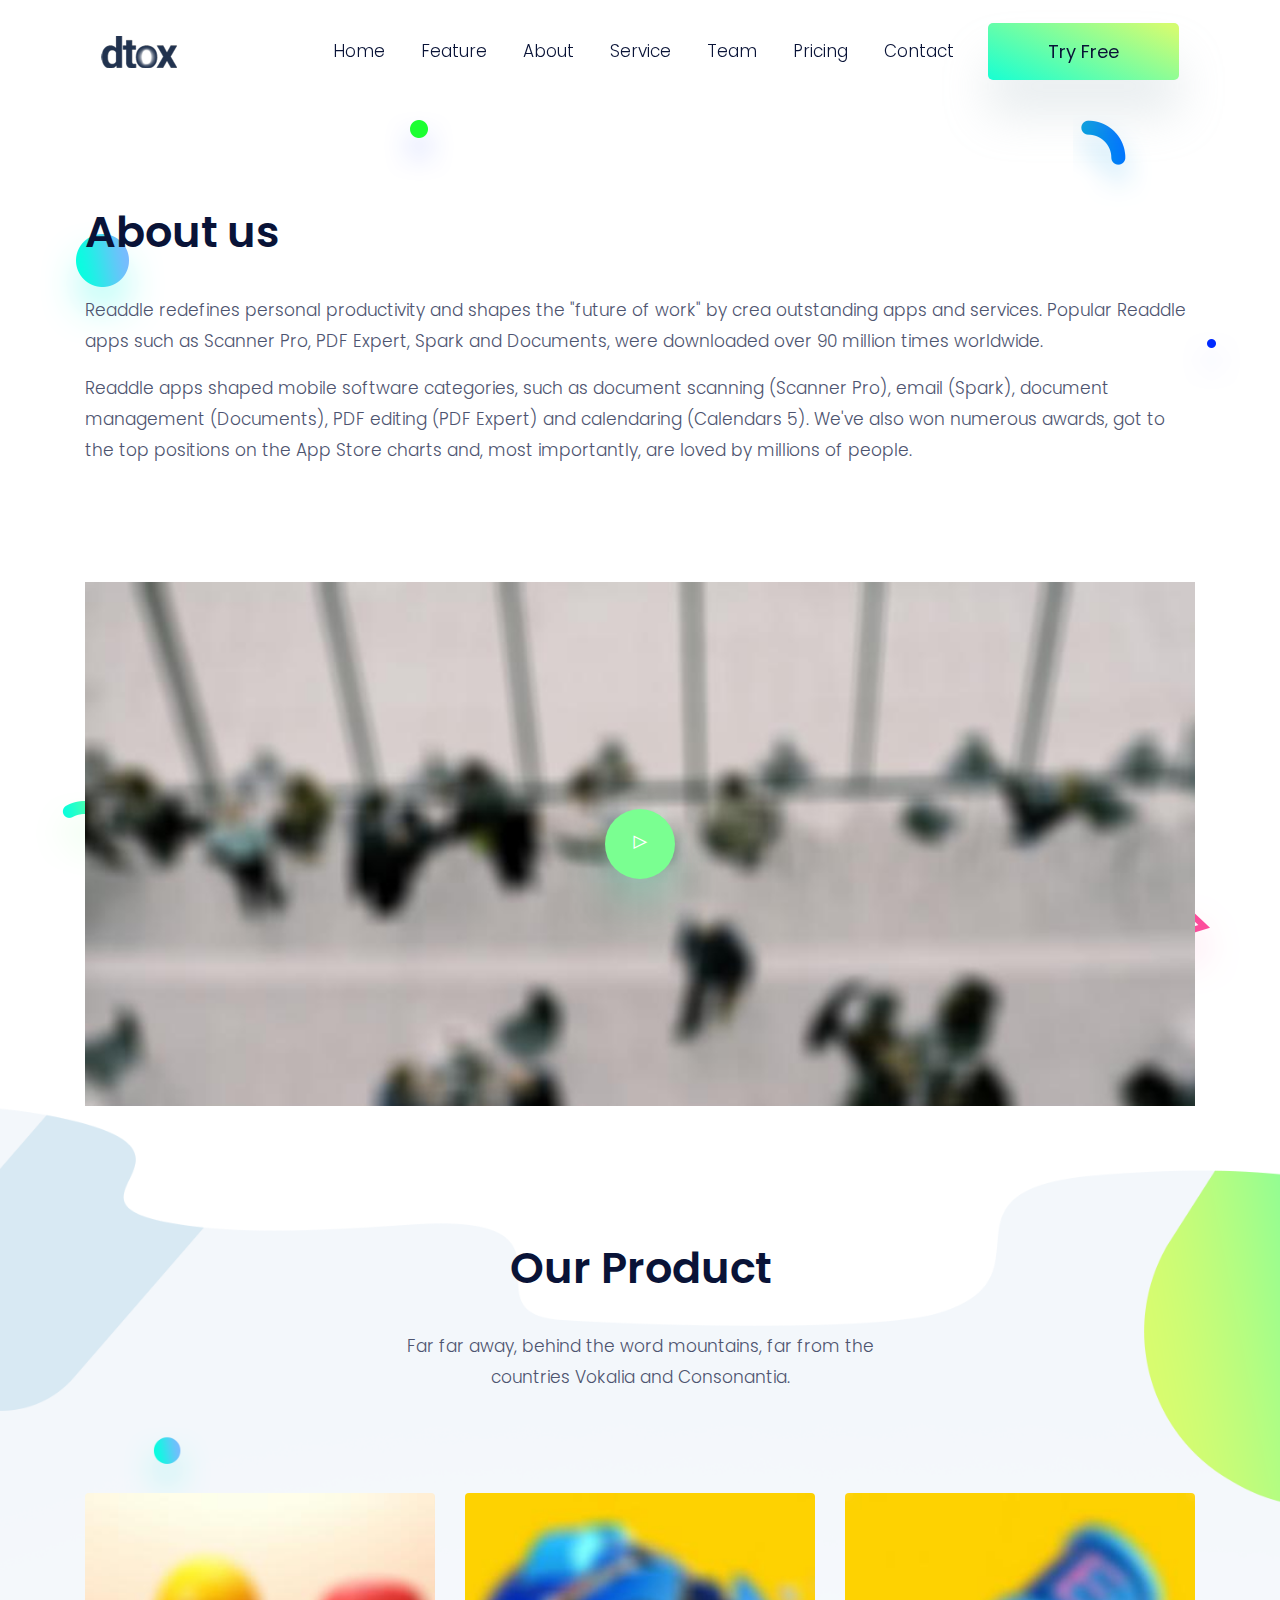
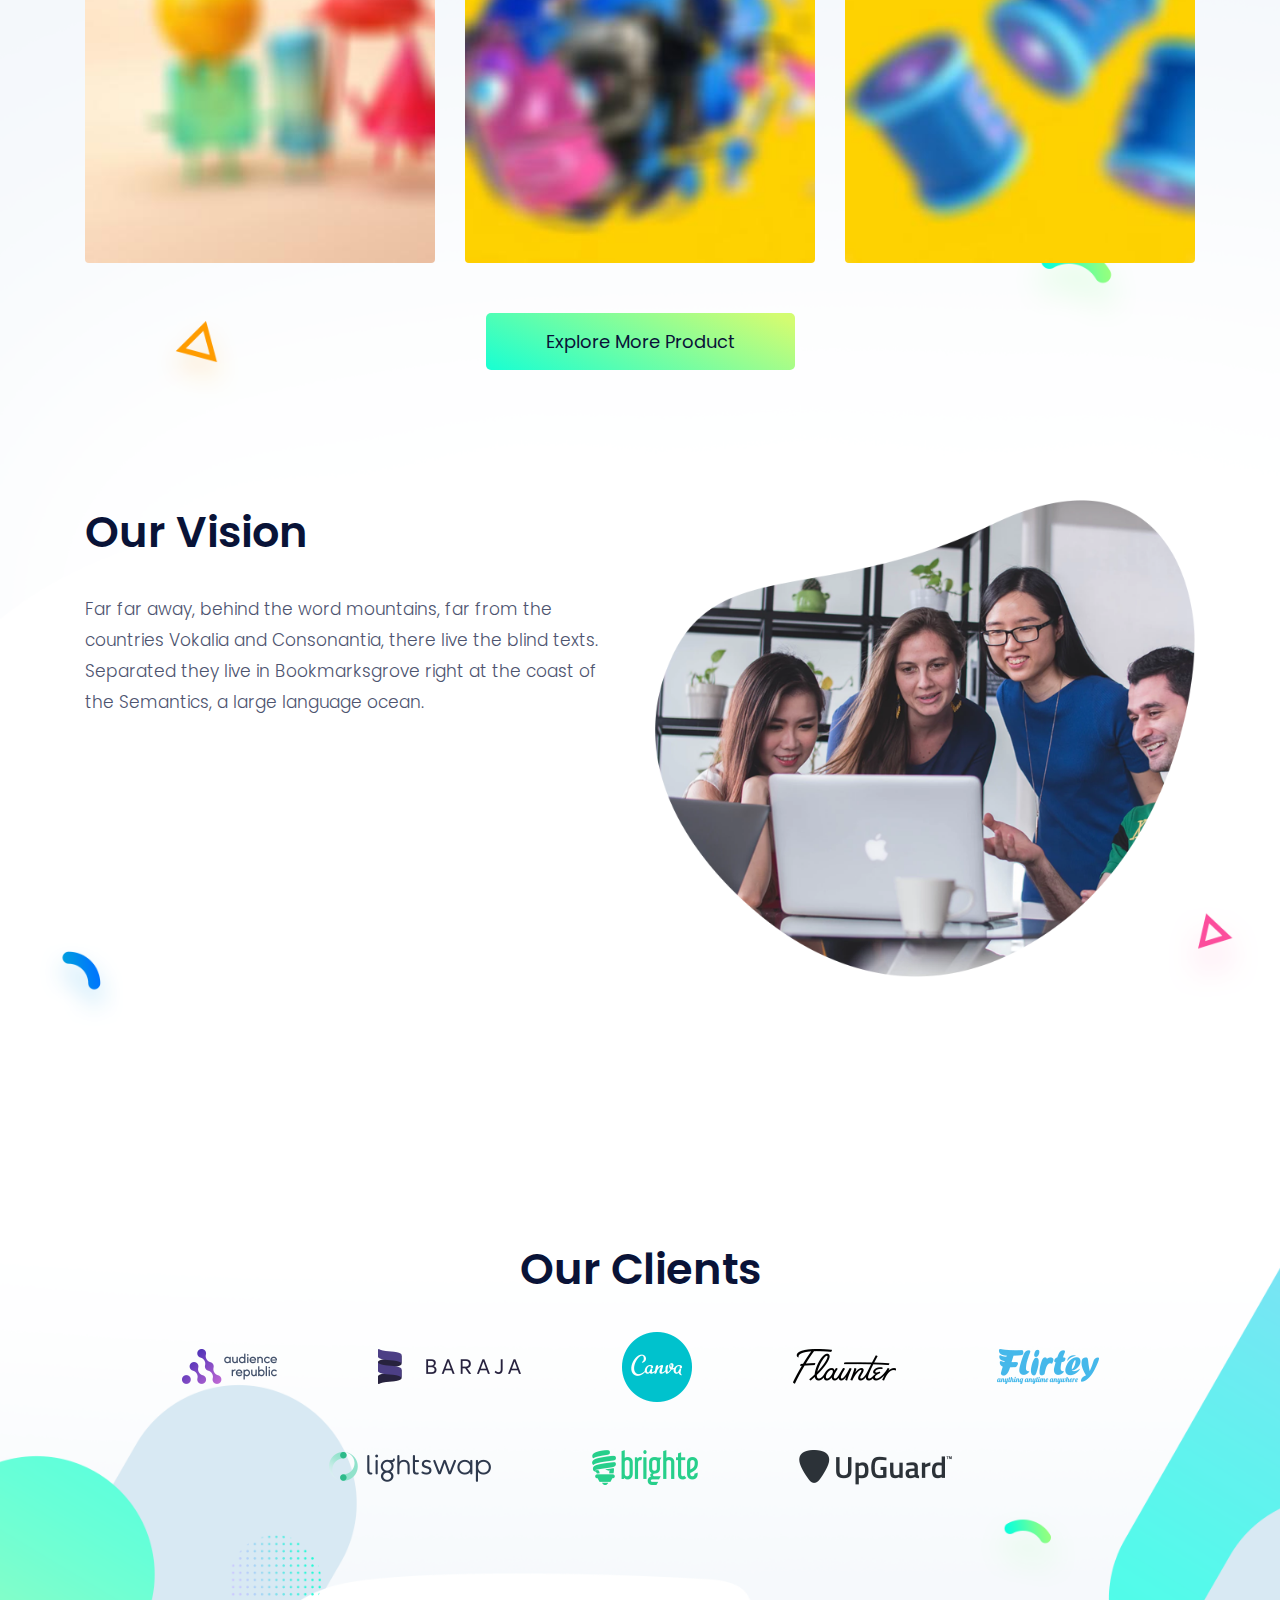
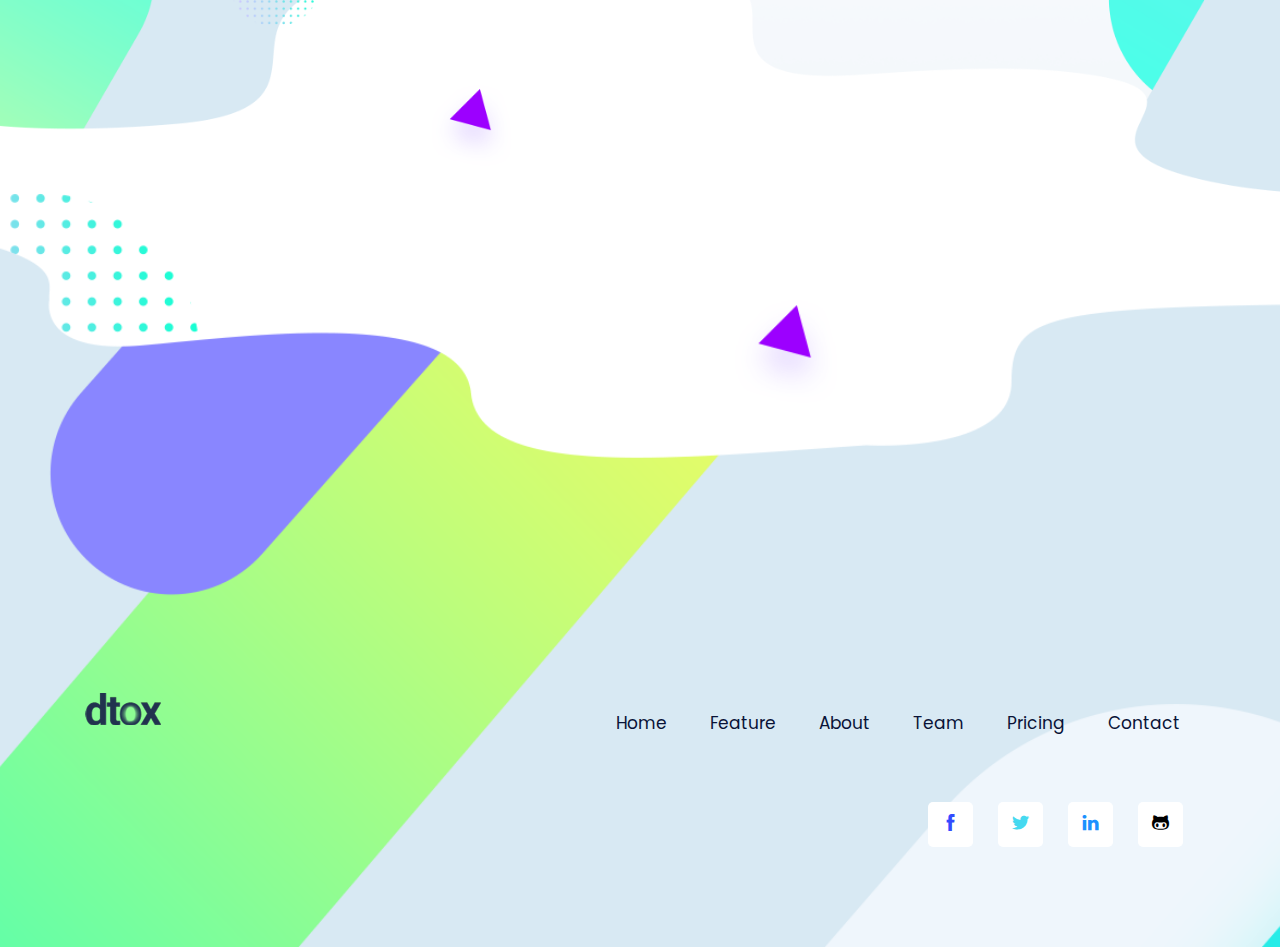
==== about.html @ 289cb2c9 "Initial commit" ====
<!DOCTYPE html>
<html lang="zxx">

<head>
  <meta charset="utf-8">
  <title>DocketGo</title>

  <!-- mobile responsive meta -->
  <meta name="viewport" content="width=device-width, initial-scale=1">
  <meta name="viewport" content="width=device-width, initial-scale=1, maximum-scale=1">
  
  <!-- ** Plugins Needed for the Project ** -->
  <!-- Bootstrap -->
  <link rel="stylesheet" href="plugins/bootstrap/bootstrap.min.css">
  <!-- themefy-icon -->
  <link rel="stylesheet" href="plugins/themify-icons/themify-icons.css">
  <!-- slick slider -->
  <link rel="stylesheet" href="plugins/slick/slick.css">
  <!-- venobox popup -->
  <link rel="stylesheet" href="plugins/Venobox/venobox.css">
  <!-- aos -->
  <link rel="stylesheet" href="plugins/aos/aos.css">

  <!-- Main Stylesheet -->
  <link href="css/style.css" rel="stylesheet">
  
  <!--Favicon-->
  <link rel="shortcut icon" href="images/favicon.ico" type="image/x-icon">
  <link rel="icon" href="images/favicon.ico" type="image/x-icon">

</head>

<body>
  

<!-- navigation -->
<section class="fixed-top navigation">
  <div class="container">
    <nav class="navbar navbar-expand-lg navbar-light">
      <a class="navbar-brand" href="index.html"><img src="images/logo.png" alt="logo"></a>
      <button class="navbar-toggler border-0" type="button" data-toggle="collapse" data-target="#navbar" aria-controls="navbar"
        aria-expanded="false" aria-label="Toggle navigation">
        <span class="navbar-toggler-icon"></span>
      </button>
      <!-- navbar -->
      <div class="collapse navbar-collapse text-center" id="navbar">
        <ul class="navbar-nav ml-auto">
          <li class="nav-item">
            <a class="nav-link" href="index.html">Home</a>
          </li>
          <li class="nav-item">
            <a class="nav-link page-scroll" href="index.html#feature">Feature</a>
          </li>
          <li class="nav-item">
            <a class="nav-link" href="about.html">About</a>
          </li>
          <li class="nav-item">
            <a class="nav-link" href="service.html">Service</a>
          </li>
          <li class="nav-item">
            <a class="nav-link page-scroll" href="index.html#team">Team</a>
          </li>
          <li class="nav-item">
            <a class="nav-link page-scroll" href="index.html#pricing">Pricing</a>
          </li>
          <li class="nav-item">
            <a class="nav-link" href="contact.html">Contact</a>
          </li>
        </ul>
        <a href="#" class="btn btn-primary ml-lg-3 primary-shadow">Try Free</a>
      </div>
    </nav>
  </div>
</section>
<!-- /navigation -->

<!-- about us -->
<section class="section-lg about pb-0">
  <div class="container">
    <div class="row">
      <div class="col-lg-12">
        <h2 class="section-title">About us</h2>
      </div>
      <div class="col-lg-12 mb-100">
        <p>Readdle redefines personal productivity and shapes the "future of work" by crea
          outstanding apps and services. Popular Readdle apps such as Scanner Pro, PDF
          Expert, Spark and Documents, were downloaded over 90 million times worldwide.</p>
        <p>Readdle apps shaped mobile software categories, such as document scanning
          (Scanner Pro), email (Spark), document management (Documents), PDF editing
          (PDF Expert) and calendaring (Calendars 5). We've also won numerous awards,
          got to the top positions on the App Store charts and, most importantly, are loved
          by millions of people.</p>
      </div>
      <div class="col-lg-12">
        <!-- about video -->
        <div class="about-video">
          <img class="img-fluid w-100" src="images/about/video-thumb.jpg" alt="video-thumb">
          <a class="venobox play-btn" href="https://www.youtube.com/embed/2yoYxetUrWQ" data-vbtype="iframe"><i class="ti-control-play"></i></a>
        </div>
      </div>
    </div>
  </div>
  <!-- background shapes -->
  <img src="images/background-shape/green-dot.png" alt="background-shape" class="about-bg-1 up-down-animation">
  <img src="images/background-shape/blue-dot.png" alt="background-shape" class="about-bg-2 left-right-animation">
  <img src="images/background-shape/green-half-cycle.png" alt="background-shape" class="about-bg-3 up-down-animation">
  <img src="images/background-shape/seo-ball-1.png" alt="background-shape" class="about-bg-4 left-right-animation">
  <img src="images/background-shape/team-bg-triangle.png" alt="background-shape" class="about-bg-5 up-down-animation">
  <img src="images/background-shape/service-half-cycle.png" alt="background-shape" class="about-bg-6 left-right-animation">
</section>
<!-- /about us -->

<!-- product -->
<section class="section product" style="background-image: url(images/backgrounds/about-bg.png);">
  <div class="container">
    <div class="row justify-content-center">
      <div class="col-lg-12 text-center">
        <h2 class="section-title">Our Product</h2>
        <p class="mb-100">Far far away, behind the word mountains, far from the <br> countries Vokalia and Consonantia.</p>
      </div>
      <div class="col-md-4 col-sm-6 mb-50">
        <a href="#"><img src="images/product/product-1.jpg" alt="product-img" class="rounded w-100 img-fluid"></a>
      </div>
      <div class="col-md-4 col-sm-6 mb-50">
        <a href="#"><img src="images/product/product-2.jpg" alt="product-img" class="rounded w-100 img-fluid"></a>
      </div>
      <div class="col-md-4 col-sm-6 mb-50">
        <a href="#"><img src="images/product/product-3.jpg" alt="product-img" class="rounded w-100 img-fluid"></a>
      </div>
      <div class="col-12 text-center">
        <a href="#" class="btn btn-primary">Explore More Product</a>
      </div>
    </div>
  </div>

  <!-- our vision -->
<section class="section">
  <div class="container">
    <div class="row">
      <div class="col-md-6">
        <h2 class="section-title">Our Vision</h2>
        <p>Far far away, behind the word mountains,
          far from the countries Vokalia and Consonantia,
          there live the blind texts. Separated they
          live in Bookmarksgrove right at the coast of the
          Semantics, a large language ocean.</p>
      </div>
      <div class="col-md-6">
        <img src="images/about/vision.png" alt="vision" class="img-fluid w-100">
      </div>
    </div>
  </div>
</section>
<!-- /our vision -->

<!-- clients -->
<section class="section">
  <div class="container">
    <div class="row">
      <div class="col-lg-12 text-center">
        <h2 class="section-title">Our Clients</h2>
        <ul class="list-inline text-center">
          <li class="list-inline-item mx-5 mb-5"><a href="#"><img src="images/clients-logo/client-1.png" alt="clients-logo" class="img-fluid"></a></li>
          <li class="list-inline-item mx-5 mb-5"><a href="#"><img src="images/clients-logo/client-2.png" alt="clients-logo" class="img-fluid"></a></li>
          <li class="list-inline-item mx-5 mb-5"><a href="#"><img src="images/clients-logo/client-3.png" alt="clients-logo" class="img-fluid"></a></li>
          <li class="list-inline-item mx-5 mb-5"><a href="#"><img src="images/clients-logo/client-4.png" alt="clients-logo" class="img-fluid"></a></li>
          <li class="list-inline-item mx-5 mb-5"><a href="#"><img src="images/clients-logo/client-5.png" alt="clients-logo" class="img-fluid"></a></li>
          <li class="list-inline-item mx-5 mb-5"><a href="#"><img src="images/clients-logo/client-6.png" alt="clients-logo" class="img-fluid"></a></li>
          <li class="list-inline-item mx-5 mb-5"><a href="#"><img src="images/clients-logo/client-7.png" alt="clients-logo" class="img-fluid"></a></li>
          <li class="list-inline-item mx-5 mb-5"><a href="#"><img src="images/clients-logo/client-8.png" alt="clients-logo" class="img-fluid"></a></li>
        </ul>
      </div>
    </div>
  </div>
</section>
<!-- /clients -->
</section>
<!-- /product -->



<!-- footer -->
<footer class="footer-section footer" style="background-image: url(images/backgrounds/footer-bg.png);">
  <div class="container">
    <div class="row">
      <div class="col-lg-4 text-center text-lg-left mb-4 mb-lg-0">
        <!-- logo -->
        <a href="index.html">
          <img class="img-fluid" src="images/logo.png" alt="logo">
        </a>
      </div>
      <!-- footer menu -->
      <nav class="col-lg-8 align-self-center mb-5">
        <ul class="list-inline text-lg-right text-center footer-menu">
          <li class="list-inline-item active"><a href="index.html">Home</a></li>
          <li class="list-inline-item"><a class="page-scroll" href="#feature">Feature</a></li>
          <li class="list-inline-item"><a href="about.html">About</a></li>
          <li class="list-inline-item"><a class="page-scroll" href="#team">Team</a></li>
          <li class="list-inline-item"><a class="page-scroll" href="#pricing">Pricing</a></li>
          <li class="list-inline-item"><a href="contact.html">Contact</a></li>
        </ul>
      </nav>
      <!-- footer social icon -->
      <nav class="col-12">
        <ul class="list-inline text-lg-right text-center social-icon">
          <li class="list-inline-item">
            <a class="facebook" href="#"><i class="ti-facebook"></i></a>
          </li>
          <li class="list-inline-item">
            <a class="twitter" href="#"><i class="ti-twitter-alt"></i></a>
          </li>
          <li class="list-inline-item">
            <a class="linkedin" href="#"><i class="ti-linkedin"></i></a>
          </li>
          <li class="list-inline-item">
            <a class="black" href="#"><i class="ti-github"></i></a>
          </li>
        </ul>
      </nav>
    </div>
  </div>
</footer>
<!-- /footer -->

<!-- jQuery -->
<script src="plugins/jQuery/jquery.min.js"></script>
<!-- Bootstrap JS -->
<script src="plugins/bootstrap/bootstrap.min.js"></script>
<!-- slick slider -->
<script src="plugins/slick/slick.min.js"></script>
<!-- venobox -->
<script src="plugins/Venobox/venobox.min.js"></script>
<!-- aos -->
<script src="plugins/aos/aos.js"></script>
<!-- Main Script -->
<script src="js/script.js"></script>

</body>
</html>
---- plugins/themify-icons/themify-icons.css ----
@font-face {
  font-family: 'themify';
  src: url('fonts/themify.eot?-fvbane');
  src: url('fonts/themify.eot?#iefix-fvbane') format('embedded-opentype'),
  url('fonts/themify.woff?-fvbane') format('woff'),
  url('fonts/themify.ttf?-fvbane') format('truetype'),
  url('fonts/themify.svg?-fvbane#themify') format('svg');
  font-weight: normal;
  font-style: normal;
}

[class^="ti-"],
[class*=" ti-"] {
  font-family: 'themify';
  speak: none;
  font-style: normal;
  font-weight: normal;
  font-variant: normal;
  text-transform: none;
  line-height: 1;

  /* Better Font Rendering =========== */
  -webkit-font-smoothing: antialiased;
  -moz-osx-font-smoothing: grayscale;
}

.ti-wand:before {
  content: "\e600";
}

.ti-volume:before {
  content: "\e601";
}

.ti-user:before {
  content: "\e602";
}

.ti-unlock:before {
  content: "\e603";
}

.ti-unlink:before {
  content: "\e604";
}

.ti-trash:before {
  content: "\e605";
}

.ti-thought:before {
  content: "\e606";
}

.ti-target:before {
  content: "\e607";
}

.ti-tag:before {
  content: "\e608";
}

.ti-tablet:before {
  content: "\e609";
}

.ti-star:before {
  content: "\e60a";
}

.ti-spray:before {
  content: "\e60b";
}

.ti-signal:before {
  content: "\e60c";
}

.ti-shopping-cart:before {
  content: "\e60d";
}

.ti-shopping-cart-full:before {
  content: "\e60e";
}

.ti-settings:before {
  content: "\e60f";
}

.ti-search:before {
  content: "\e610";
}

.ti-zoom-in:before {
  content: "\e611";
}

.ti-zoom-out:before {
  content: "\e612";
}

.ti-cut:before {
  content: "\e613";
}

.ti-ruler:before {
  content: "\e614";
}

.ti-ruler-pencil:before {
  content: "\e615";
}

.ti-ruler-alt:before {
  content: "\e616";
}

.ti-bookmark:before {
  content: "\e617";
}

.ti-bookmark-alt:before {
  content: "\e618";
}

.ti-reload:before {
  content: "\e619";
}

.ti-plus:before {
  content: "\e61a";
}

.ti-pin:before {
  content: "\e61b";
}

.ti-pencil:before {
  content: "\e61c";
}

.ti-pencil-alt:before {
  content: "\e61d";
}

.ti-paint-roller:before {
  content: "\e61e";
}

.ti-paint-bucket:before {
  content: "\e61f";
}

.ti-na:before {
  content: "\e620";
}

.ti-mobile:before {
  content: "\e621";
}

.ti-minus:before {
  content: "\e622";
}

.ti-medall:before {
  content: "\e623";
}

.ti-medall-alt:before {
  content: "\e624";
}

.ti-marker:before {
  content: "\e625";
}

.ti-marker-alt:before {
  content: "\e626";
}

.ti-arrow-up:before {
  content: "\e627";
}

.ti-arrow-right:before {
  content: "\e628";
}

.ti-arrow-left:before {
  content: "\e629";
}

.ti-arrow-down:before {
  content: "\e62a";
}

.ti-lock:before {
  content: "\e62b";
}

.ti-location-arrow:before {
  content: "\e62c";
}

.ti-link:before {
  content: "\e62d";
}

.ti-layout:before {
  content: "\e62e";
}

.ti-layers:before {
  content: "\e62f";
}

.ti-layers-alt:before {
  content: "\e630";
}

.ti-key:before {
  content: "\e631";
}

.ti-import:before {
  content: "\e632";
}

.ti-image:before {
  content: "\e633";
}

.ti-heart:before {
  content: "\e634";
}

.ti-heart-broken:before {
  content: "\e635";
}

.ti-hand-stop:before {
  content: "\e636";
}

.ti-hand-open:before {
  content: "\e637";
}

.ti-hand-drag:before {
  content: "\e638";
}

.ti-folder:before {
  content: "\e639";
}

.ti-flag:before {
  content: "\e63a";
}

.ti-flag-alt:before {
  content: "\e63b";
}

.ti-flag-alt-2:before {
  content: "\e63c";
}

.ti-eye:before {
  content: "\e63d";
}

.ti-export:before {
  content: "\e63e";
}

.ti-exchange-vertical:before {
  content: "\e63f";
}

.ti-desktop:before {
  content: "\e640";
}

.ti-cup:before {
  content: "\e641";
}

.ti-crown:before {
  content: "\e642";
}

.ti-comments:before {
  content: "\e643";
}

.ti-comment:before {
  content: "\e644";
}

.ti-comment-alt:before {
  content: "\e645";
}

.ti-close:before {
  content: "\e646";
}

.ti-clip:before {
  content: "\e647";
}

.ti-angle-up:before {
  content: "\e648";
}

.ti-angle-right:before {
  content: "\e649";
}

.ti-angle-left:before {
  content: "\e64a";
}

.ti-angle-down:before {
  content: "\e64b";
}

.ti-check:before {
  content: "\e64c";
}

.ti-check-box:before {
  content: "\e64d";
}

.ti-camera:before {
  content: "\e64e";
}

.ti-announcement:before {
  content: "\e64f";
}

.ti-brush:before {
  content: "\e650";
}

.ti-briefcase:before {
  content: "\e651";
}

.ti-bolt:before {
  content: "\e652";
}

.ti-bolt-alt:before {
  content: "\e653";
}

.ti-blackboard:before {
  content: "\e654";
}

.ti-bag:before {
  content: "\e655";
}

.ti-move:before {
  content: "\e656";
}

.ti-arrows-vertical:before {
  content: "\e657";
}

.ti-arrows-horizontal:before {
  content: "\e658";
}

.ti-fullscreen:before {
  content: "\e659";
}

.ti-arrow-top-right:before {
  content: "\e65a";
}

.ti-arrow-top-left:before {
  content: "\e65b";
}

.ti-arrow-circle-up:before {
  content: "\e65c";
}

.ti-arrow-circle-right:before {
  content: "\e65d";
}

.ti-arrow-circle-left:before {
  content: "\e65e";
}

.ti-arrow-circle-down:before {
  content: "\e65f";
}

.ti-angle-double-up:before {
  content: "\e660";
}

.ti-angle-double-right:before {
  content: "\e661";
}

.ti-angle-double-left:before {
  content: "\e662";
}

.ti-angle-double-down:before {
  content: "\e663";
}

.ti-zip:before {
  content: "\e664";
}

.ti-world:before {
  content: "\e665";
}

.ti-wheelchair:before {
  content: "\e666";
}

.ti-view-list:before {
  content: "\e667";
}

.ti-view-list-alt:before {
  content: "\e668";
}

.ti-view-grid:before {
  content: "\e669";
}

.ti-uppercase:before {
  content: "\e66a";
}

.ti-upload:before {
  content: "\e66b";
}

.ti-underline:before {
  content: "\e66c";
}

.ti-truck:before {
  content: "\e66d";
}

.ti-timer:before {
  content: "\e66e";
}

.ti-ticket:before {
  content: "\e66f";
}

.ti-thumb-up:before {
  content: "\e670";
}

.ti-thumb-down:before {
  content: "\e671";
}

.ti-text:before {
  content: "\e672";
}

.ti-stats-up:before {
  content: "\e673";
}

.ti-stats-down:before {
  content: "\e674";
}

.ti-split-v:before {
  content: "\e675";
}

.ti-split-h:before {
  content: "\e676";
}

.ti-smallcap:before {
  content: "\e677";
}

.ti-shine:before {
  content: "\e678";
}

.ti-shift-right:before {
  content: "\e679";
}

.ti-shift-left:before {
  content: "\e67a";
}

.ti-shield:before {
  content: "\e67b";
}

.ti-notepad:before {
  content: "\e67c";
}

.ti-server:before {
  content: "\e67d";
}

.ti-quote-right:before {
  content: "\e67e";
}

.ti-quote-left:before {
  content: "\e67f";
}

.ti-pulse:before {
  content: "\e680";
}

.ti-printer:before {
  content: "\e681";
}

.ti-power-off:before {
  content: "\e682";
}

.ti-plug:before {
  content: "\e683";
}

.ti-pie-chart:before {
  content: "\e684";
}

.ti-paragraph:before {
  content: "\e685";
}

.ti-panel:before {
  content: "\e686";
}

.ti-package:before {
  content: "\e687";
}

.ti-music:before {
  content: "\e688";
}

.ti-music-alt:before {
  content: "\e689";
}

.ti-mouse:before {
  content: "\e68a";
}

.ti-mouse-alt:before {
  content: "\e68b";
}

.ti-money:before {
  content: "\e68c";
}

.ti-microphone:before {
  content: "\e68d";
}

.ti-menu:before {
  content: "\e68e";
}

.ti-menu-alt:before {
  content: "\e68f";
}

.ti-map:before {
  content: "\e690";
}

.ti-map-alt:before {
  content: "\e691";
}

.ti-loop:before {
  content: "\e692";
}

.ti-location-pin:before {
  content: "\e693";
}

.ti-list:before {
  content: "\e694";
}

.ti-light-bulb:before {
  content: "\e695";
}

.ti-Italic:before {
  content: "\e696";
}

.ti-info:before {
  content: "\e697";
}

.ti-infinite:before {
  content: "\e698";
}

.ti-id-badge:before {
  content: "\e699";
}

.ti-hummer:before {
  content: "\e69a";
}

.ti-home:before {
  content: "\e69b";
}

.ti-help:before {
  content: "\e69c";
}

.ti-headphone:before {
  content: "\e69d";
}

.ti-harddrives:before {
  content: "\e69e";
}

.ti-harddrive:before {
  content: "\e69f";
}

.ti-gift:before {
  content: "\e6a0";
}

.ti-game:before {
  content: "\e6a1";
}

.ti-filter:before {
  content: "\e6a2";
}

.ti-files:before {
  content: "\e6a3";
}

.ti-file:before {
  content: "\e6a4";
}

.ti-eraser:before {
  content: "\e6a5";
}

.ti-envelope:before {
  content: "\e6a6";
}

.ti-download:before {
  content: "\e6a7";
}

.ti-direction:before {
  content: "\e6a8";
}

.ti-direction-alt:before {
  content: "\e6a9";
}

.ti-dashboard:before {
  content: "\e6aa";
}

.ti-control-stop:before {
  content: "\e6ab";
}

.ti-control-shuffle:before {
  content: "\e6ac";
}

.ti-control-play:before {
  content: "\e6ad";
}

.ti-control-pause:before {
  content: "\e6ae";
}

.ti-control-forward:before {
  content: "\e6af";
}

.ti-control-backward:before {
  content: "\e6b0";
}

.ti-cloud:before {
  content: "\e6b1";
}

.ti-cloud-up:before {
  content: "\e6b2";
}

.ti-cloud-down:before {
  content: "\e6b3";
}

.ti-clipboard:before {
  content: "\e6b4";
}

.ti-car:before {
  content: "\e6b5";
}

.ti-calendar:before {
  content: "\e6b6";
}

.ti-book:before {
  content: "\e6b7";
}

.ti-bell:before {
  content: "\e6b8";
}

.ti-basketball:before {
  content: "\e6b9";
}

.ti-bar-chart:before {
  content: "\e6ba";
}

.ti-bar-chart-alt:before {
  content: "\e6bb";
}

.ti-back-right:before {
  content: "\e6bc";
}

.ti-back-left:before {
  content: "\e6bd";
}

.ti-arrows-corner:before {
  content: "\e6be";
}

.ti-archive:before {
  content: "\e6bf";
}

.ti-anchor:before {
  content: "\e6c0";
}

.ti-align-right:before {
  content: "\e6c1";
}

.ti-align-left:before {
  content: "\e6c2";
}

.ti-align-justify:before {
  content: "\e6c3";
}

.ti-align-center:before {
  content: "\e6c4";
}

.ti-alert:before {
  content: "\e6c5";
}

.ti-alarm-clock:before {
  content: "\e6c6";
}

.ti-agenda:before {
  content: "\e6c7";
}

.ti-write:before {
  content: "\e6c8";
}

.ti-window:before {
  content: "\e6c9";
}

.ti-widgetized:before {
  content: "\e6ca";
}

.ti-widget:before {
  content: "\e6cb";
}

.ti-widget-alt:before {
  content: "\e6cc";
}

.ti-wallet:before {
  content: "\e6cd";
}

.ti-video-clapper:before {
  content: "\e6ce";
}

.ti-video-camera:before {
  content: "\e6cf";
}

.ti-vector:before {
  content: "\e6d0";
}

.ti-themify-logo:before {
  content: "\e6d1";
}

.ti-themify-favicon:before {
  content: "\e6d2";
}

.ti-themify-favicon-alt:before {
  content: "\e6d3";
}

.ti-support:before {
  content: "\e6d4";
}

.ti-stamp:before {
  content: "\e6d5";
}

.ti-split-v-alt:before {
  content: "\e6d6";
}

.ti-slice:before {
  content: "\e6d7";
}

.ti-shortcode:before {
  content: "\e6d8";
}

.ti-shift-right-alt:before {
  content: "\e6d9";
}

.ti-shift-left-alt:before {
  content: "\e6da";
}

.ti-ruler-alt-2:before {
  content: "\e6db";
}

.ti-receipt:before {
  content: "\e6dc";
}

.ti-pin2:before {
  content: "\e6dd";
}

.ti-pin-alt:before {
  content: "\e6de";
}

.ti-pencil-alt2:before {
  content: "\e6df";
}

.ti-palette:before {
  content: "\e6e0";
}

.ti-more:before {
  content: "\e6e1";
}

.ti-more-alt:before {
  content: "\e6e2";
}

.ti-microphone-alt:before {
  content: "\e6e3";
}

.ti-magnet:before {
  content: "\e6e4";
}

.ti-line-double:before {
  content: "\e6e5";
}

.ti-line-dotted:before {
  content: "\e6e6";
}

.ti-line-dashed:before {
  content: "\e6e7";
}

.ti-layout-width-full:before {
  content: "\e6e8";
}

.ti-layout-width-default:before {
  content: "\e6e9";
}

.ti-layout-width-default-alt:before {
  content: "\e6ea";
}

.ti-layout-tab:before {
  content: "\e6eb";
}

.ti-layout-tab-window:before {
  content: "\e6ec";
}

.ti-layout-tab-v:before {
  content: "\e6ed";
}

.ti-layout-tab-min:before {
  content: "\e6ee";
}

.ti-layout-slider:before {
  content: "\e6ef";
}

.ti-layout-slider-alt:before {
  content: "\e6f0";
}

.ti-layout-sidebar-right:before {
  content: "\e6f1";
}

.ti-layout-sidebar-none:before {
  content: "\e6f2";
}

.ti-layout-sidebar-left:before {
  content: "\e6f3";
}

.ti-layout-placeholder:before {
  content: "\e6f4";
}

.ti-layout-menu:before {
  content: "\e6f5";
}

.ti-layout-menu-v:before {
  content: "\e6f6";
}

.ti-layout-menu-separated:before {
  content: "\e6f7";
}

.ti-layout-menu-full:before {
  content: "\e6f8";
}

.ti-layout-media-right-alt:before {
  content: "\e6f9";
}

.ti-layout-media-right:before {
  content: "\e6fa";
}

.ti-layout-media-overlay:before {
  content: "\e6fb";
}

.ti-layout-media-overlay-alt:before {
  content: "\e6fc";
}

.ti-layout-media-overlay-alt-2:before {
  content: "\e6fd";
}

.ti-layout-media-left-alt:before {
  content: "\e6fe";
}

.ti-layout-media-left:before {
  content: "\e6ff";
}

.ti-layout-media-center-alt:before {
  content: "\e700";
}

.ti-layout-media-center:before {
  content: "\e701";
}

.ti-layout-list-thumb:before {
  content: "\e702";
}

.ti-layout-list-thumb-alt:before {
  content: "\e703";
}

.ti-layout-list-post:before {
  content: "\e704";
}

.ti-layout-list-large-image:before {
  content: "\e705";
}

.ti-layout-line-solid:before {
  content: "\e706";
}

.ti-layout-grid4:before {
  content: "\e707";
}

.ti-layout-grid3:before {
  content: "\e708";
}

.ti-layout-grid2:before {
  content: "\e709";
}

.ti-layout-grid2-thumb:before {
  content: "\e70a";
}

.ti-layout-cta-right:before {
  content: "\e70b";
}

.ti-layout-cta-left:before {
  content: "\e70c";
}

.ti-layout-cta-center:before {
  content: "\e70d";
}

.ti-layout-cta-btn-right:before {
  content: "\e70e";
}

.ti-layout-cta-btn-left:before {
  content: "\e70f";
}

.ti-layout-column4:before {
  content: "\e710";
}

.ti-layout-column3:before {
  content: "\e711";
}

.ti-layout-column2:before {
  content: "\e712";
}

.ti-layout-accordion-separated:before {
  content: "\e713";
}

.ti-layout-accordion-merged:before {
  content: "\e714";
}

.ti-layout-accordion-list:before {
  content: "\e715";
}

.ti-ink-pen:before {
  content: "\e716";
}

.ti-info-alt:before {
  content: "\e717";
}

.ti-help-alt:before {
  content: "\e718";
}

.ti-headphone-alt:before {
  content: "\e719";
}

.ti-hand-point-up:before {
  content: "\e71a";
}

.ti-hand-point-right:before {
  content: "\e71b";
}

.ti-hand-point-left:before {
  content: "\e71c";
}

.ti-hand-point-down:before {
  content: "\e71d";
}

.ti-gallery:before {
  content: "\e71e";
}

.ti-face-smile:before {
  content: "\e71f";
}

.ti-face-sad:before {
  content: "\e720";
}

.ti-credit-card:before {
  content: "\e721";
}

.ti-control-skip-forward:before {
  content: "\e722";
}

.ti-control-skip-backward:before {
  content: "\e723";
}

.ti-control-record:before {
  content: "\e724";
}

.ti-control-eject:before {
  content: "\e725";
}

.ti-comments-smiley:before {
  content: "\e726";
}

.ti-brush-alt:before {
  content: "\e727";
}

.ti-youtube:before {
  content: "\e728";
}

.ti-vimeo:before {
  content: "\e729";
}

.ti-twitter:before {
  content: "\e72a";
}

.ti-time:before {
  content: "\e72b";
}

.ti-tumblr:before {
  content: "\e72c";
}

.ti-skype:before {
  content: "\e72d";
}

.ti-share:before {
  content: "\e72e";
}

.ti-share-alt:before {
  content: "\e72f";
}

.ti-rocket:before {
  content: "\e730";
}

.ti-pinterest:before {
  content: "\e731";
}

.ti-new-window:before {
  content: "\e732";
}

.ti-microsoft:before {
  content: "\e733";
}

.ti-list-ol:before {
  content: "\e734";
}

.ti-linkedin:before {
  content: "\e735";
}

.ti-layout-sidebar-2:before {
  content: "\e736";
}

.ti-layout-grid4-alt:before {
  content: "\e737";
}

.ti-layout-grid3-alt:before {
  content: "\e738";
}

.ti-layout-grid2-alt:before {
  content: "\e739";
}

.ti-layout-column4-alt:before {
  content: "\e73a";
}

.ti-layout-column3-alt:before {
  content: "\e73b";
}

.ti-layout-column2-alt:before {
  content: "\e73c";
}

.ti-instagram:before {
  content: "\e73d";
}

.ti-google:before {
  content: "\e73e";
}

.ti-github:before {
  content: "\e73f";
}

.ti-flickr:before {
  content: "\e740";
}

.ti-facebook:before {
  content: "\e741";
}

.ti-dropbox:before {
  content: "\e742";
}

.ti-dribbble:before {
  content: "\e743";
}

.ti-apple:before {
  content: "\e744";
}

.ti-android:before {
  content: "\e745";
}

.ti-save:before {
  content: "\e746";
}

.ti-save-alt:before {
  content: "\e747";
}

.ti-yahoo:before {
  content: "\e748";
}

.ti-wordpress:before {
  content: "\e749";
}

.ti-vimeo-alt:before {
  content: "\e74a";
}

.ti-twitter-alt:before {
  content: "\e74b";
}

.ti-tumblr-alt:before {
  content: "\e74c";
}

.ti-trello:before {
  content: "\e74d";
}

.ti-stack-overflow:before {
  content: "\e74e";
}

.ti-soundcloud:before {
  content: "\e74f";
}

.ti-sharethis:before {
  content: "\e750";
}

.ti-sharethis-alt:before {
  content: "\e751";
}

.ti-reddit:before {
  content: "\e752";
}

.ti-pinterest-alt:before {
  content: "\e753";
}

.ti-microsoft-alt:before {
  content: "\e754";
}

.ti-linux:before {
  content: "\e755";
}

.ti-jsfiddle:before {
  content: "\e756";
}

.ti-joomla:before {
  content: "\e757";
}

.ti-html5:before {
  content: "\e758";
}

.ti-flickr-alt:before {
  content: "\e759";
}

.ti-email:before {
  content: "\e75a";
}

.ti-drupal:before {
  content: "\e75b";
}

.ti-dropbox-alt:before {
  content: "\e75c";
}

.ti-css3:before {
  content: "\e75d";
}

.ti-rss:before {
  content: "\e75e";
}

.ti-rss-alt:before {
  content: "\e75f";
}
---- plugins/Venobox/venobox.css ----
/* ------ venobox.css --------*/
.vbox-overlay *, .vbox-overlay *:before, .vbox-overlay *:after{
    -webkit-backface-visibility: hidden;
    -webkit-box-sizing:border-box;
    -moz-box-sizing:border-box;
    box-sizing:border-box;

}
.vbox-overlay{
    display: -webkit-flex;
    display: flex;
    -webkit-flex-direction: column;
    flex-direction: column;
    -webkit-justify-content: center;
    justify-content: center;
    -webkit-align-items: center;
    align-items: center;
    position: fixed;
    left: 0;
    top: 0;
    bottom: 0;
    right: 0;
    z-index: 1040;
    -webkit-transform:translateZ(1000px);
    transform: translateZ(1000px);
    transform-style: preserve-3d;
}

/* ----- navigation ----- */
.vbox-title{
    width: 100%;
    height: 40px;
    float: left;
    text-align: center;
    line-height: 28px;
    font-size: 12px;
    padding: 6px 40px;
    overflow: hidden;
    position: fixed;
    display: none;
    left: 0;
    z-index: 1050;
}
.vbox-close{
    cursor: pointer;
    position: fixed;
    top: -1px;
    right: 0;
    width: 50px;
    height: 40px;
    padding: 6px;
    display: block;
    background-position:10px center;
    overflow: hidden;
    font-size: 24px;
    line-height: 1;
    text-align: center;
    z-index: 1050;
}
.vbox-num{
    cursor: pointer;
    position: fixed;
    left: 0;
    height: 40px;
    display: block;
    overflow: hidden;
    line-height: 28px;
    font-size: 12px;
    padding: 6px 10px;
    display: none;
    z-index: 1050;
}
/* ----- navigation ARROWS ----- */
.vbox-next, .vbox-prev{
    position: fixed;
    top: 50%;
    margin-top: -15px;
    overflow: hidden;
    cursor: pointer;
    display: block;
    width: 45px;
    height: 45px;
    z-index: 1050;
}
.vbox-next span, .vbox-prev span{
    position: relative;
    width: 20px;
    height: 20px;
    border: 2px solid transparent;
    border-top-color: #B6B6B6;
    border-right-color: #B6B6B6;
    text-indent: -100px;
    position: absolute;
    top: 8px;
    display: block;
}
.vbox-prev{
    left: 15px;
}
.vbox-next{
    right: 15px;
}
.vbox-prev span{
    left: 10px;
    -ms-transform: rotate(-135deg);
    -webkit-transform: rotate(-135deg);
    transform: rotate(-135deg);
}
.vbox-next span{
    -ms-transform: rotate(45deg);
    -webkit-transform: rotate(45deg);
    transform: rotate(45deg);
    right: 10px;
}
/* ------- inline window ------ */
.vbox-inline{
    width: 420px;
    height: 315px;
    height: 70vh;
    padding: 10px;
    background: #fff;
    margin: 0 auto;
    overflow: auto;
    text-align: left;
}
/* ------- Video & iFrames window ------ */
.venoframe{
    max-width: 100%;
    width: 100%;
    border: none;
    width: 100%;
    height: 260px;
    height: 70vh;
}
.venoframe.vbvid{
    height: 260px;
}
@media (min-width: 768px) {
    .venoframe, .vbox-inline{
        width: 90%;
        height: 360px;
        height: 70vh;
    }
    .venoframe.vbvid{
        width: 640px;
        height: 360px;
    }
}
@media (min-width: 992px) {
    .venoframe, .vbox-inline{
        max-width: 1200px;
        width: 80%;
        height: 540px;
        height: 70vh;
    }
    .venoframe.vbvid{
        width: 960px;
        height: 540px;
    }
}
/* 
Please do NOT edit this part! 
or at least read this note: http://i.imgur.com/7C0ws9e.gif
*/
.vbox-open{
    overflow: hidden;
}
.vbox-container{
    position: absolute;
    left: 0;
    right: 0;
    top: 0;
    bottom: 0;
    overflow-x: hidden;
    overflow-y: scroll;
    overflow-scrolling: touch;
    -webkit-overflow-scrolling: touch;
    z-index: 20;
    max-height: 100%;

}

.vbox-content{
    text-align: center;
    float: left;
    width: 100%;
    position: relative;
    overflow: hidden;
    padding: 20px 10px;
}
.vbox-container img{
    max-width: 100%;
    height: auto;
}
.figlio{
    box-shadow: 0 0 12px rgba(0,0,0,0.19), 0 6px 6px rgba(0,0,0,0.23);
    max-width: 100%;
    text-align: initial;
}
img.figlio{
    -webkit-user-select: none;
-khtml-user-select: none;
-moz-user-select: none;
-o-user-select: none;
user-select: none;
}
.vbox-content.swipe-left{
    margin-left: -200px !important;
}
.vbox-content.swipe-right{
    margin-left: 200px !important;
}
.animated{
    webkit-transition: margin 300ms ease-out;
    transition: margin 300ms ease-out;
}
.animate-in{
    opacity: 1;
}
.animate-out{
    opacity: 0;
}
/* ---------- preloader ----------
 * SPINKIT 
 * http://tobiasahlin.com/spinkit/
-------------------------------- */
.sk-double-bounce,.sk-rotating-plane{width:40px;height:40px;margin:40px auto}.sk-rotating-plane{background-color:#333;-webkit-animation:sk-rotatePlane 1.2s infinite ease-in-out;animation:sk-rotatePlane 1.2s infinite ease-in-out}@-webkit-keyframes sk-rotatePlane{0%{-webkit-transform:perspective(120px) rotateX(0) rotateY(0);transform:perspective(120px) rotateX(0) rotateY(0)}50%{-webkit-transform:perspective(120px) rotateX(-180.1deg) rotateY(0);transform:perspective(120px) rotateX(-180.1deg) rotateY(0)}100%{-webkit-transform:perspective(120px) rotateX(-180deg) rotateY(-179.9deg);transform:perspective(120px) rotateX(-180deg) rotateY(-179.9deg)}}@keyframes sk-rotatePlane{0%{-webkit-transform:perspective(120px) rotateX(0) rotateY(0);transform:perspective(120px) rotateX(0) rotateY(0)}50%{-webkit-transform:perspective(120px) rotateX(-180.1deg) rotateY(0);transform:perspective(120px) rotateX(-180.1deg) rotateY(0)}100%{-webkit-transform:perspective(120px) rotateX(-180deg) rotateY(-179.9deg);transform:perspective(120px) rotateX(-180deg) rotateY(-179.9deg)}}.sk-double-bounce{position:relative}.sk-double-bounce .sk-child{width:100%;height:100%;border-radius:50%;background-color:#333;opacity:.6;position:absolute;top:0;left:0;-webkit-animation:sk-doubleBounce 2s infinite ease-in-out;animation:sk-doubleBounce 2s infinite ease-in-out}.sk-chasing-dots .sk-child,.sk-spinner-pulse,.sk-three-bounce .sk-child{background-color:#333;border-radius:100%}.sk-double-bounce .sk-double-bounce2{-webkit-animation-delay:-1s;animation-delay:-1s}@-webkit-keyframes sk-doubleBounce{0%,100%{-webkit-transform:scale(0);transform:scale(0)}50%{-webkit-transform:scale(1);transform:scale(1)}}@keyframes sk-doubleBounce{0%,100%{-webkit-transform:scale(0);transform:scale(0)}50%{-webkit-transform:scale(1);transform:scale(1)}}.sk-wave{margin:40px auto;width:50px;height:40px;text-align:center;font-size:10px}.sk-wave .sk-rect{background-color:#333;height:100%;width:6px;display:inline-block;-webkit-animation:sk-waveStretchDelay 1.2s infinite ease-in-out;animation:sk-waveStretchDelay 1.2s infinite ease-in-out}.sk-wave .sk-rect1{-webkit-animation-delay:-1.2s;animation-delay:-1.2s}.sk-wave .sk-rect2{-webkit-animation-delay:-1.1s;animation-delay:-1.1s}.sk-wave .sk-rect3{-webkit-animation-delay:-1s;animation-delay:-1s}.sk-wave .sk-rect4{-webkit-animation-delay:-.9s;animation-delay:-.9s}.sk-wave .sk-rect5{-webkit-animation-delay:-.8s;animation-delay:-.8s}@-webkit-keyframes sk-waveStretchDelay{0%,100%,40%{-webkit-transform:scaleY(.4);transform:scaleY(.4)}20%{-webkit-transform:scaleY(1);transform:scaleY(1)}}@keyframes sk-waveStretchDelay{0%,100%,40%{-webkit-transform:scaleY(.4);transform:scaleY(.4)}20%{-webkit-transform:scaleY(1);transform:scaleY(1)}}.sk-wandering-cubes{margin:40px auto;width:40px;height:40px;position:relative}.sk-wandering-cubes .sk-cube{background-color:#333;width:10px;height:10px;position:absolute;top:0;left:0;-webkit-animation:sk-wanderingCube 1.8s ease-in-out -1.8s infinite both;animation:sk-wanderingCube 1.8s ease-in-out -1.8s infinite both}.sk-chasing-dots,.sk-spinner-pulse{width:40px;height:40px;margin:40px auto}.sk-wandering-cubes .sk-cube2{-webkit-animation-delay:-.9s;animation-delay:-.9s}@-webkit-keyframes sk-wanderingCube{0%{-webkit-transform:rotate(0);transform:rotate(0)}25%{-webkit-transform:translateX(30px) rotate(-90deg) scale(.5);transform:translateX(30px) rotate(-90deg) scale(.5)}50%{-webkit-transform:translateX(30px) translateY(30px) rotate(-179deg);transform:translateX(30px) translateY(30px) rotate(-179deg)}50.1%{-webkit-transform:translateX(30px) translateY(30px) rotate(-180deg);transform:translateX(30px) translateY(30px) rotate(-180deg)}75%{-webkit-transform:translateX(0) translateY(30px) rotate(-270deg) scale(.5);transform:translateX(0) translateY(30px) rotate(-270deg) scale(.5)}100%{-webkit-transform:rotate(-360deg);transform:rotate(-360deg)}}@keyframes sk-wanderingCube{0%{-webkit-transform:rotate(0);transform:rotate(0)}25%{-webkit-transform:translateX(30px) rotate(-90deg) scale(.5);transform:translateX(30px) rotate(-90deg) scale(.5)}50%{-webkit-transform:translateX(30px) translateY(30px) rotate(-179deg);transform:translateX(30px) translateY(30px) rotate(-179deg)}50.1%{-webkit-transform:translateX(30px) translateY(30px) rotate(-180deg);transform:translateX(30px) translateY(30px) rotate(-180deg)}75%{-webkit-transform:translateX(0) translateY(30px) rotate(-270deg) scale(.5);transform:translateX(0) translateY(30px) rotate(-270deg) scale(.5)}100%{-webkit-transform:rotate(-360deg);transform:rotate(-360deg)}}.sk-spinner-pulse{-webkit-animation:sk-pulseScaleOut 1s infinite ease-in-out;animation:sk-pulseScaleOut 1s infinite ease-in-out}@-webkit-keyframes sk-pulseScaleOut{0%{-webkit-transform:scale(0);transform:scale(0)}100%{-webkit-transform:scale(1);transform:scale(1);opacity:0}}@keyframes sk-pulseScaleOut{0%{-webkit-transform:scale(0);transform:scale(0)}100%{-webkit-transform:scale(1);transform:scale(1);opacity:0}}.sk-chasing-dots{position:relative;text-align:center;-webkit-animation:sk-chasingDotsRotate 2s infinite linear;animation:sk-chasingDotsRotate 2s infinite linear}.sk-chasing-dots .sk-child{width:60%;height:60%;display:inline-block;position:absolute;top:0;-webkit-animation:sk-chasingDotsBounce 2s infinite ease-in-out;animation:sk-chasingDotsBounce 2s infinite ease-in-out}.sk-chasing-dots .sk-dot2{top:auto;bottom:0;-webkit-animation-delay:-1s;animation-delay:-1s}@-webkit-keyframes sk-chasingDotsRotate{100%{-webkit-transform:rotate(360deg);transform:rotate(360deg)}}@keyframes sk-chasingDotsRotate{100%{-webkit-transform:rotate(360deg);transform:rotate(360deg)}}@-webkit-keyframes sk-chasingDotsBounce{0%,100%{-webkit-transform:scale(0);transform:scale(0)}50%{-webkit-transform:scale(1);transform:scale(1)}}@keyframes sk-chasingDotsBounce{0%,100%{-webkit-transform:scale(0);transform:scale(0)}50%{-webkit-transform:scale(1);transform:scale(1)}}.sk-three-bounce{margin:40px auto;width:80px;text-align:center}.sk-three-bounce .sk-child{width:20px;height:20px;display:inline-block;-webkit-animation:sk-three-bounce 1.4s ease-in-out 0s infinite both;animation:sk-three-bounce 1.4s ease-in-out 0s infinite both}.sk-circle .sk-child:before,.sk-fading-circle .sk-circle:before{display:block;border-radius:100%;content:'';background-color:#333}.sk-three-bounce .sk-bounce1{-webkit-animation-delay:-.32s;animation-delay:-.32s}.sk-three-bounce .sk-bounce2{-webkit-animation-delay:-.16s;animation-delay:-.16s}@-webkit-keyframes sk-three-bounce{0%,100%,80%{-webkit-transform:scale(0);transform:scale(0)}40%{-webkit-transform:scale(1);transform:scale(1)}}@keyframes sk-three-bounce{0%,100%,80%{-webkit-transform:scale(0);transform:scale(0)}40%{-webkit-transform:scale(1);transform:scale(1)}}.sk-circle{margin:40px auto;width:40px;height:40px;position:relative}.sk-circle .sk-child{width:100%;height:100%;position:absolute;left:0;top:0}.sk-circle .sk-child:before{margin:0 auto;width:15%;height:15%;-webkit-animation:sk-circleBounceDelay 1.2s infinite ease-in-out both;animation:sk-circleBounceDelay 1.2s infinite ease-in-out both}.sk-circle .sk-circle2{-webkit-transform:rotate(30deg);-ms-transform:rotate(30deg);transform:rotate(30deg)}.sk-circle .sk-circle3{-webkit-transform:rotate(60deg);-ms-transform:rotate(60deg);transform:rotate(60deg)}.sk-circle .sk-circle4{-webkit-transform:rotate(90deg);-ms-transform:rotate(90deg);transform:rotate(90deg)}.sk-circle .sk-circle5{-webkit-transform:rotate(120deg);-ms-transform:rotate(120deg);transform:rotate(120deg)}.sk-circle .sk-circle6{-webkit-transform:rotate(150deg);-ms-transform:rotate(150deg);transform:rotate(150deg)}.sk-circle .sk-circle7{-webkit-transform:rotate(180deg);-ms-transform:rotate(180deg);transform:rotate(180deg)}.sk-circle .sk-circle8{-webkit-transform:rotate(210deg);-ms-transform:rotate(210deg);transform:rotate(210deg)}.sk-circle .sk-circle9{-webkit-transform:rotate(240deg);-ms-transform:rotate(240deg);transform:rotate(240deg)}.sk-circle .sk-circle10{-webkit-transform:rotate(270deg);-ms-transform:rotate(270deg);transform:rotate(270deg)}.sk-circle .sk-circle11{-webkit-transform:rotate(300deg);-ms-transform:rotate(300deg);transform:rotate(300deg)}.sk-circle .sk-circle12{-webkit-transform:rotate(330deg);-ms-transform:rotate(330deg);transform:rotate(330deg)}.sk-circle .sk-circle2:before{-webkit-animation-delay:-1.1s;animation-delay:-1.1s}.sk-circle .sk-circle3:before{-webkit-animation-delay:-1s;animation-delay:-1s}.sk-circle .sk-circle4:before{-webkit-animation-delay:-.9s;animation-delay:-.9s}.sk-circle .sk-circle5:before{-webkit-animation-delay:-.8s;animation-delay:-.8s}.sk-circle .sk-circle6:before{-webkit-animation-delay:-.7s;animation-delay:-.7s}.sk-circle .sk-circle7:before{-webkit-animation-delay:-.6s;animation-delay:-.6s}.sk-circle .sk-circle8:before{-webkit-animation-delay:-.5s;animation-delay:-.5s}.sk-circle .sk-circle9:before{-webkit-animation-delay:-.4s;animation-delay:-.4s}.sk-circle .sk-circle10:before{-webkit-animation-delay:-.3s;animation-delay:-.3s}.sk-circle .sk-circle11:before{-webkit-animation-delay:-.2s;animation-delay:-.2s}.sk-circle .sk-circle12:before{-webkit-animation-delay:-.1s;animation-delay:-.1s}@-webkit-keyframes sk-circleBounceDelay{0%,100%,80%{-webkit-transform:scale(0);transform:scale(0)}40%{-webkit-transform:scale(1);transform:scale(1)}}@keyframes sk-circleBounceDelay{0%,100%,80%{-webkit-transform:scale(0);transform:scale(0)}40%{-webkit-transform:scale(1);transform:scale(1)}}.sk-cube-grid{width:40px;height:40px;margin:40px auto}.sk-cube-grid .sk-cube{width:33.33%;height:33.33%;background-color:#333;float:left;-webkit-animation:sk-cubeGridScaleDelay 1.3s infinite ease-in-out;animation:sk-cubeGridScaleDelay 1.3s infinite ease-in-out}.sk-cube-grid .sk-cube1{-webkit-animation-delay:.2s;animation-delay:.2s}.sk-cube-grid .sk-cube2{-webkit-animation-delay:.3s;animation-delay:.3s}.sk-cube-grid .sk-cube3{-webkit-animation-delay:.4s;animation-delay:.4s}.sk-cube-grid .sk-cube4{-webkit-animation-delay:.1s;animation-delay:.1s}.sk-cube-grid .sk-cube5{-webkit-animation-delay:.2s;animation-delay:.2s}.sk-cube-grid .sk-cube6{-webkit-animation-delay:.3s;animation-delay:.3s}.sk-cube-grid .sk-cube7{-webkit-animation-delay:0ms;animation-delay:0ms}.sk-cube-grid .sk-cube8{-webkit-animation-delay:.1s;animation-delay:.1s}.sk-cube-grid .sk-cube9{-webkit-animation-delay:.2s;animation-delay:.2s}@-webkit-keyframes sk-cubeGridScaleDelay{0%,100%,70%{-webkit-transform:scale3D(1,1,1);transform:scale3D(1,1,1)}35%{-webkit-transform:scale3D(0,0,1);transform:scale3D(0,0,1)}}@keyframes sk-cubeGridScaleDelay{0%,100%,70%{-webkit-transform:scale3D(1,1,1);transform:scale3D(1,1,1)}35%{-webkit-transform:scale3D(0,0,1);transform:scale3D(0,0,1)}}.sk-fading-circle{margin:40px auto;width:40px;height:40px;position:relative}.sk-fading-circle .sk-circle{width:100%;height:100%;position:absolute;left:0;top:0}.sk-fading-circle .sk-circle:before{margin:0 auto;width:15%;height:15%;-webkit-animation:sk-circleFadeDelay 1.2s infinite ease-in-out both;animation:sk-circleFadeDelay 1.2s infinite ease-in-out both}.sk-fading-circle .sk-circle2{-webkit-transform:rotate(30deg);-ms-transform:rotate(30deg);transform:rotate(30deg)}.sk-fading-circle .sk-circle3{-webkit-transform:rotate(60deg);-ms-transform:rotate(60deg);transform:rotate(60deg)}.sk-fading-circle .sk-circle4{-webkit-transform:rotate(90deg);-ms-transform:rotate(90deg);transform:rotate(90deg)}.sk-fading-circle .sk-circle5{-webkit-transform:rotate(120deg);-ms-transform:rotate(120deg);transform:rotate(120deg)}.sk-fading-circle .sk-circle6{-webkit-transform:rotate(150deg);-ms-transform:rotate(150deg);transform:rotate(150deg)}.sk-fading-circle .sk-circle7{-webkit-transform:rotate(180deg);-ms-transform:rotate(180deg);transform:rotate(180deg)}.sk-fading-circle .sk-circle8{-webkit-transform:rotate(210deg);-ms-transform:rotate(210deg);transform:rotate(210deg)}.sk-fading-circle .sk-circle9{-webkit-transform:rotate(240deg);-ms-transform:rotate(240deg);transform:rotate(240deg)}.sk-fading-circle .sk-circle10{-webkit-transform:rotate(270deg);-ms-transform:rotate(270deg);transform:rotate(270deg)}.sk-fading-circle .sk-circle11{-webkit-transform:rotate(300deg);-ms-transform:rotate(300deg);transform:rotate(300deg)}.sk-fading-circle .sk-circle12{-webkit-transform:rotate(330deg);-ms-transform:rotate(330deg);transform:rotate(330deg)}.sk-fading-circle .sk-circle2:before{-webkit-animation-delay:-1.1s;animation-delay:-1.1s}.sk-fading-circle .sk-circle3:before{-webkit-animation-delay:-1s;animation-delay:-1s}.sk-fading-circle .sk-circle4:before{-webkit-animation-delay:-.9s;animation-delay:-.9s}.sk-fading-circle .sk-circle5:before{-webkit-animation-delay:-.8s;animation-delay:-.8s}.sk-fading-circle .sk-circle6:before{-webkit-animation-delay:-.7s;animation-delay:-.7s}.sk-fading-circle .sk-circle7:before{-webkit-animation-delay:-.6s;animation-delay:-.6s}.sk-fading-circle .sk-circle8:before{-webkit-animation-delay:-.5s;animation-delay:-.5s}.sk-fading-circle .sk-circle9:before{-webkit-animation-delay:-.4s;animation-delay:-.4s}.sk-fading-circle .sk-circle10:before{-webkit-animation-delay:-.3s;animation-delay:-.3s}.sk-fading-circle .sk-circle11:before{-webkit-animation-delay:-.2s;animation-delay:-.2s}.sk-fading-circle .sk-circle12:before{-webkit-animation-delay:-.1s;animation-delay:-.1s}@-webkit-keyframes sk-circleFadeDelay{0%,100%,39%{opacity:0}40%{opacity:1}}@keyframes sk-circleFadeDelay{0%,100%,39%{opacity:0}40%{opacity:1}}.sk-folding-cube{margin:40px auto;width:40px;height:40px;position:relative;-webkit-transform:rotateZ(45deg);transform:rotateZ(45deg)}.sk-folding-cube .sk-cube{float:left;width:50%;height:50%;position:relative;-webkit-transform:scale(1.1);-ms-transform:scale(1.1);transform:scale(1.1)}.sk-folding-cube .sk-cube:before{content:'';position:absolute;top:0;left:0;width:100%;height:100%;background-color:#333;-webkit-animation:sk-foldCubeAngle 2.4s infinite linear both;animation:sk-foldCubeAngle 2.4s infinite linear both;-webkit-transform-origin:100% 100%;-ms-transform-origin:100% 100%;transform-origin:100% 100%}.sk-folding-cube .sk-cube2{-webkit-transform:scale(1.1) rotateZ(90deg);transform:scale(1.1) rotateZ(90deg)}.sk-folding-cube .sk-cube3{-webkit-transform:scale(1.1) rotateZ(180deg);transform:scale(1.1) rotateZ(180deg)}.sk-folding-cube .sk-cube4{-webkit-transform:scale(1.1) rotateZ(270deg);transform:scale(1.1) rotateZ(270deg)}.sk-folding-cube .sk-cube2:before{-webkit-animation-delay:.3s;animation-delay:.3s}.sk-folding-cube .sk-cube3:before{-webkit-animation-delay:.6s;animation-delay:.6s}.sk-folding-cube .sk-cube4:before{-webkit-animation-delay:.9s;animation-delay:.9s}@-webkit-keyframes sk-foldCubeAngle{0%,10%{-webkit-transform:perspective(140px) rotateX(-180deg);transform:perspective(140px) rotateX(-180deg);opacity:0}25%,75%{-webkit-transform:perspective(140px) rotateX(0);transform:perspective(140px) rotateX(0);opacity:1}100%,90%{-webkit-transform:perspective(140px) rotateY(180deg);transform:perspective(140px) rotateY(180deg);opacity:0}}@keyframes sk-foldCubeAngle{0%,10%{-webkit-transform:perspective(140px) rotateX(-180deg);transform:perspective(140px) rotateX(-180deg);opacity:0}25%,75%{-webkit-transform:perspective(140px) rotateX(0);transform:perspective(140px) rotateX(0);opacity:1}100%,90%{-webkit-transform:perspective(140px) rotateY(180deg);transform:perspective(140px) rotateY(180deg);opacity:0}}
---- css/style.css ----
/*!------------------------------------------------------------------
[MAIN STYLESHEET]

PROJECT:	Project Name
VERSION:	Versoin Number
-------------------------------------------------------------------*/
/*------------------------------------------------------------------
[TABLE OF CONTENTS]
-------------------------------------------------------------------*/
/* 1.1 typography */
@import url("https://fonts.googleapis.com/css?family=Poppins:300,400,500,600,700");
body {
  line-height: 31px;
  font-family: "Poppins", sans-serif;
  font-weight: 300;
  -webkit-font-smoothing: antialiased;
  font-size: 17px;
}

p, .paragraph {
  font-weight: 300;
  color: #4d546f;
  font-size: 17px;
  line-height: 31px;
  font-family: "Poppins", sans-serif;
}

h1, h2, h3, h4, h5, h6, .h1, .h2, .h3, .h4, .h5, .h6 {
  color: #091337;
  font-family: "Poppins", sans-serif;
  font-weight: 600;
  line-height: 1.5;
}

h1, .h1 {
  font-size: 56px;
}

h2, .h2 {
  font-size: 43px;
}

h3, .h3 {
  font-size: 37px;
}

h4, .h4 {
  font-size: 22px;
}

h5, .h5 {
  font-size: 16px;
}

h6, .h6 {
  font-size: 13px;
}

.btn {
  font-size: 18px;
  font-family: "Poppins", sans-serif;
  text-transform: capitalize;
  padding: 15px 60px;
  font-weight: 400;
  border: 0;
  border-radius: 5px;
  position: relative;
  z-index: 1;
  transition: .2s ease;
}

.btn:focus {
  outline: 0;
  box-shadow: none !important;
}

.btn:active {
  box-shadow: none;
}

.btn-primary {
  background-image: linear-gradient(25deg, #17ffd3 0%, #d3fc71 95%);
  color: #091337;
  transition: background 1s ease-out;
}

.btn-primary:active {
  background: linear-gradient(25deg, #17ffd3 0%, #d3fc71 95%) !important;
}

.btn-primary:hover {
  background: linear-gradient(205deg, #17ffd3 0%, #d3fc71 95%);
  color: #091337;
}

.btn-secondary {
  background-image: linear-gradient(6deg, #17ffd3 0%, #23e3ee 100%);
  background-color: transparent;
  color: #091337;
}

.btn-secondary:active {
  background: linear-gradient(6deg, #17ffd3 0%, #23e3ee 100%) !important;
}

.btn-secondary:hover {
  background: linear-gradient(186deg, #17ffd3 0%, #23e3ee 100%);
  color: #091337;
}

.btn-lg {
  padding: 15px 85px;
}

body {
  background-color: #fff;
  overflow-x: hidden;
}

::-moz-selection {
  background: #20a5ff;
  color: #fff;
}

::selection {
  background: #20a5ff;
  color: #fff;
}

/* preloader */
.preloader {
  position: fixed;
  top: 0;
  left: 0;
  right: 0;
  bottom: 0;
  background-color: #fff;
  z-index: 999;
  display: flex;
  align-items: center;
  justify-content: center;
}

ol,
ul {
  list-style-type: none;
  margin: 0px;
}

img {
  vertical-align: middle;
  border: 0;
}

a,
a:hover,
a:focus {
  text-decoration: none;
}

a,
button,
select {
  cursor: pointer;
  transition: .2s ease;
}

a:focus,
button:focus,
select:focus {
  outline: 0;
}

a:hover {
  color: #008dec;
}

.slick-slide {
  outline: 0;
}

.section {
  padding-top: 130px;
  padding-bottom: 130px;
}

.section-sm {
  padding-top: 40px;
  padding-bottom: 40px;
}

.section-lg {
  padding-top: 200px;
  padding-bottom: 200px;
}

@media (max-width: 575px) {
  .section-lg {
    padding-top: 150px;
    padding-bottom: 150px;
  }
}

.section-title {
  margin-bottom: 30px;
}

.bg-cover {
  background-size: cover;
  background-position: center center;
  background-repeat: no-repeat;
}

/* overlay */
.overlay {
  position: relative;
}

.overlay::before {
  position: absolute;
  content: '';
  height: 100%;
  width: 100%;
  top: 0;
  left: 0;
  background: #000;
  opacity: .5;
}

.outline-0 {
  outline: 0 !important;
}

.d-unset {
  display: unset !important;
}

.page-title {
  background-position: center center;
  background-size: cover;
  background-repeat: no-repeat;
}

.bg-primary {
  background: #008dec !important;
}

.bg-gray {
  background: #f2f3f5;
}

.text-primary {
  color: #008dec !important;
}

.text-dark {
  color: #091337 !important;
}

.text-purple {
  color: #9491ff !important;
}

.text-color {
  color: #4d546f;
}

.primary-shadow {
  box-shadow: 0px 35px 46px 0px rgba(172, 189, 199, 0.28);
}

.border-blue {
  border-color: #dcebf4 !important;
}

.shadow-primary {
  box-shadow: 0px 35px 46px 0px rgba(172, 189, 199, 0.28);
}

.facebook {
  color: #334bff;
}

.twitter {
  color: #45d9f0;
}

.linkedin {
  color: #1b91ff;
}

.black {
  color: #000;
}

.mb-10 {
  margin-bottom: 10px !important;
}

.mb-20 {
  margin-bottom: 20px !important;
}

.mb-30 {
  margin-bottom: 30px !important;
}

.mb-40 {
  margin-bottom: 40px !important;
}

.mb-50 {
  margin-bottom: 50px !important;
}

.mb-60 {
  margin-bottom: 60px !important;
}

.mb-70 {
  margin-bottom: 70px !important;
}

.mb-80 {
  margin-bottom: 80px !important;
}

.mb-90 {
  margin-bottom: 90px !important;
}

.mb-100 {
  margin-bottom: 100px !important;
}

.pb-100 {
  padding-bottom: 100px !important;
}

.translate-y-150 {
  -webkit-transform: translateY(150px);
          transform: translateY(150px);
}

@media (max-width: 575px) {
  .translate-y-150 {
    -webkit-transform: translateY(0);
            transform: translateY(0);
  }
}

.left-right-animation {
  animation: left_right 3s ease-in infinite alternate-reverse;
}

@-webkit-keyframes left_right {
  0% {
    -webkit-transform: translateX(0);
            transform: translateX(0);
  }
  100% {
    -webkit-transform: translateX(-20px);
            transform: translateX(-20px);
  }
}

@keyframes left_right {
  0% {
    -webkit-transform: translateX(0);
            transform: translateX(0);
  }
  100% {
    -webkit-transform: translateX(-20px);
            transform: translateX(-20px);
  }
}

.up-down-animation {
  animation: up_down 3s ease-in infinite alternate-reverse;
}

@-webkit-keyframes up_down {
  0% {
    -webkit-transform: translateY(0);
            transform: translateY(0);
  }
  100% {
    -webkit-transform: translateY(-20px);
            transform: translateY(-20px);
  }
}

@keyframes up_down {
  0% {
    -webkit-transform: translateY(0);
            transform: translateY(0);
  }
  100% {
    -webkit-transform: translateY(-20px);
            transform: translateY(-20px);
  }
}

.zindex-1 {
  z-index: 1;
}

.navbar-light .navbar-nav .nav-link {
  color: #091337;
}

.navigation {
  transition: .3s ease;
}

.navbar {
  transition: .3s ease;
}

@media (max-width: 991px) {
  .navbar-collapse {
    padding-bottom: 20px;
  }
}

.nav-bg {
  background-color: #fff;
  box-shadow: 0px 10px 20px 0px rgba(0, 141, 236, 0.1);
}

.nav-bg .navbar {
  padding: 10px 0;
}

.nav-item {
  padding: 20px 10px;
}

@media (max-width: 991px) {
  .nav-item {
    padding: 0;
  }
}

.hero-section {
  padding-top: 250px;
  padding-bottom: 250px;
  background-repeat: no-repeat;
  background-size: cover;
  background-position: bottom center;
  margin-bottom: 300px;
}

.banner-image {
  position: absolute;
  top: 110%;
  left: 50%;
  -webkit-transform: translateX(-50%);
          transform: translateX(-50%);
}

.hero-bg-1 {
  position: absolute;
  left: 30px;
  top: 200px;
}

@media (max-width: 767px) {
  .hero-bg-1 {
    display: none;
  }
}

.hero-bg-2 {
  position: absolute;
  top: 50%;
  left: 20%;
}

@media (max-width: 767px) {
  .hero-bg-2 {
    display: none;
  }
}

.hero-bg-3 {
  position: absolute;
  bottom: 0%;
  left: 10%;
}

@media (max-width: 767px) {
  .hero-bg-3 {
    display: none;
  }
}

.hero-bg-4 {
  top: 210px;
  right: 40%;
  position: absolute;
}

@media (max-width: 767px) {
  .hero-bg-4 {
    display: none;
  }
}

.hero-bg-5 {
  position: absolute;
  top: 250px;
  right: 17%;
}

@media (max-width: 767px) {
  .hero-bg-5 {
    display: none;
  }
}

.hero-bg-6 {
  position: absolute;
  right: 10%;
  bottom: 20%;
}

@media (max-width: 767px) {
  .hero-bg-6 {
    display: none;
  }
}

.hero-bg-7 {
  position: absolute;
  left: 20%;
  bottom: -17%;
  z-index: 1;
}

@media (max-width: 767px) {
  .hero-bg-7 {
    display: none;
  }
}

.hero-bg-8 {
  position: absolute;
  bottom: -30%;
  right: 50%;
  z-index: 1;
}

@media (max-width: 767px) {
  .hero-bg-8 {
    display: none;
  }
}

.hero-bg-9 {
  position: absolute;
  right: 20%;
  bottom: -10%;
  z-index: 1;
}

@media (max-width: 767px) {
  .hero-bg-9 {
    display: none;
  }
}

.feature {
  position: relative;
}

.feature-item h4 {
  line-height: 1;
}

.feature-item p {
  line-height: 25px;
}

.feature-item:hover .feature-icon {
  box-shadow: 0px 18px 43px 0px rgba(0, 141, 236, 0.21);
}

.feature-bg-1 {
  position: absolute;
  left: 0;
  top: 50%;
  z-index: -1;
}

@media (max-width: 767px) {
  .feature-bg-1 {
    display: none;
  }
}

.feature-bg-2 {
  position: absolute;
  right: 0;
  bottom: 10%;
  z-index: -1;
}

@media (max-width: 767px) {
  .feature-bg-2 {
    display: none;
  }
}

.feature-icon {
  display: inline-block;
  height: 90px;
  width: 90px;
  border-radius: 5px;
  color: #fff;
  font-size: 45px;
  line-height: 90px;
  background: #008dec;
  box-shadow: 0px 18px 25px 0px rgba(0, 141, 236, 0.1);
  text-align: center;
  transition: .2s ease;
}

.seo {
  position: relative;
  overflow: visible;
}

.seo-bg {
  position: absolute;
  left: 0;
  top: 0;
  z-index: -1;
}

@media (max-width: 1200px) {
  .seo-bg {
    max-width: 500px;
  }
}

@media (max-width: 991px) {
  .seo-bg {
    max-width: 400px;
  }
}

.seo-bg-shape-1 {
  position: absolute;
  left: 25%;
  top: 0;
  z-index: -1;
}

@media (max-width: 767px) {
  .seo-bg-shape-1 {
    display: none;
  }
}

.seo-bg-shape-2 {
  position: absolute;
  right: 2%;
  top: 40%;
  z-index: -1;
}

@media (max-width: 767px) {
  .seo-bg-shape-2 {
    display: none;
  }
}

.seo-bg-shape-3 {
  position: absolute;
  left: 50%;
  bottom: 0;
  -webkit-transform: translateX(-50%);
          transform: translateX(-50%);
  z-index: -1;
}

@media (max-width: 767px) {
  .seo-bg-shape-3 {
    display: none;
  }
}

.service {
  position: relative;
  overflow: visible;
}

.service-list li {
  margin-bottom: 30px;
  color: #4d546f;
}

.service-list li i {
  margin-right: 20px;
  color: #4d546f;
}

.service-bg {
  position: absolute;
  right: 0;
  top: -10%;
  z-index: -1;
}

@media (max-width: 1200px) {
  .service-bg {
    max-width: 500px;
  }
}

@media (max-width: 991px) {
  .service-bg {
    max-width: 400px;
    top: 0;
  }
}

.service-bg-shape-1 {
  position: absolute;
  left: 0;
  top: 150px;
  z-index: -1;
}

@media (max-width: 767px) {
  .service-bg-shape-1 {
    display: none;
  }
}

.service-bg-shape-2 {
  position: absolute;
  left: 40%;
  bottom: 0;
  z-index: -1;
}

@media (max-width: 767px) {
  .service-bg-shape-2 {
    display: none;
  }
}

.team {
  overflow: visible;
  position: relative;
}

.team-slider {
  overflow: hidden;
  padding-bottom: 100px;
}

.team-slider .slick-list {
  overflow: visible;
}

.team-slider .slick-arrow {
  border: 0;
  background: transparent;
  color: #008dec;
  position: absolute;
  bottom: 0;
  z-index: 1;
  font-size: 25px;
}

.team-slider .slick-arrow.slick-disabled {
  color: #86ceff;
}

.team-slider .prevArrow {
  left: 10px;
}

.team-slider .nextArrow {
  left: 50px;
}

.team-member {
  padding: 30px 45px;
  background: #fff;
  box-shadow: 0px 23px 43px 0px rgba(172, 189, 199, 0.49);
  margin: 0 20px;
}

@media (max-width: 1200px) {
  .team-member {
    padding: 30px;
  }
}

.team-bg {
  position: absolute;
  left: 0;
  bottom: 0;
  z-index: -1;
}

.team-bg-shape-1 {
  position: absolute;
  top: 100px;
  left: 20px;
  z-index: -1;
}

@media (max-width: 767px) {
  .team-bg-shape-1 {
    display: none;
  }
}

.team-bg-shape-2 {
  position: absolute;
  top: 100px;
  right: -5px;
  z-index: -1;
}

@media (max-width: 767px) {
  .team-bg-shape-2 {
    display: none;
  }
}

.team-bg-shape-3 {
  position: absolute;
  bottom: 20%;
  right: 40%;
  z-index: -1;
}

@media (max-width: 767px) {
  .team-bg-shape-3 {
    display: none;
  }
}

.team-bg-shape-4 {
  position: absolute;
  bottom: 20%;
  right: 180px;
  z-index: -1;
}

@media (max-width: 767px) {
  .team-bg-shape-4 {
    display: none;
  }
}

.pricing {
  position: relative;
  overflow: visible;
}

.pricing-table {
  padding: 50px 35px 30px;
  transition: .2s ease;
}

@media (max-width: 1200px) {
  .pricing-table {
    padding: 30px 20px;
  }
}

.pricing-table h1 {
  font-size: 65px;
}

.pricing-table h1 span {
  font-size: 20px;
  vertical-align: top;
  line-height: 65px;
  margin-right: 5px;
}

.pricing-table:hover {
  box-shadow: 0px 59px 43px 0px rgba(216, 233, 243, 0.3);
}

.pricing-table.table-1 {
  background-image: linear-gradient(59deg, #d5fc71 0%, #64feab 95%);
}

.pricing-table.table-2 {
  background-image: linear-gradient(59deg, #06ffdf 0%, #42dbef 95%);
}

.pricing-table.table-3 {
  background-image: linear-gradient(59deg, #0bfce0 0%, #c5fd78 95%);
}

.pricing-btn {
  font-size: 25px;
  font-weight: 700;
  color: #091337;
}

@media (max-width: 1200px) {
  .pricing-btn {
    padding: 5px;
  }
}

.pricing-btn:hover {
  color: #008dec;
}

.pricing-bg-shape-1 {
  position: absolute;
  left: 30%;
  top: 100px;
  z-index: -1;
}

@media (max-width: 767px) {
  .pricing-bg-shape-1 {
    display: none;
  }
}

.pricing-bg-shape-2 {
  position: absolute;
  right: 10%;
  top: 110px;
  z-index: -1;
}

@media (max-width: 767px) {
  .pricing-bg-shape-2 {
    display: none;
  }
}

.pricing-bg-shape-3 {
  position: absolute;
  bottom: 20%;
  left: 0;
  z-index: -1;
}

@media (max-width: 767px) {
  .pricing-bg-shape-3 {
    display: none;
  }
}

.newsletter {
  position: relative;
}

.newsletter-form {
  height: 85px;
  width: 100%;
  padding: 0 40px;
  border: 0;
  background: #fff;
  box-shadow: 0px 35px 46px 0px rgba(172, 189, 199, 0.28);
  border-radius: 5px;
}

.newsletter-form:focus {
  outline: 0;
  box-shadow: 0;
}

.newsletter-btn {
  position: absolute;
  height: 100%;
  background: #8986ff;
  top: 0;
  right: 0;
  border-radius: 0 5px 5px 0;
  font-weight: 700;
  font-size: 18px;
  color: #fff;
  text-transform: uppercase;
}

@media (max-width: 575px) {
  .newsletter-btn {
    padding-left: 5px;
    padding-right: 5px;
  }
}

.newsletter-bg-shape {
  position: absolute;
  top: 0;
  right: 10%;
  z-index: -1;
}

@media (max-width: 767px) {
  .newsletter-bg-shape {
    display: none;
  }
}

.footer {
  background-size: cover;
  background-position: top center;
  background-repeat: no-repeat;
}

.footer-section {
  padding-top: 500px;
  padding-bottom: 100px;
}

.footer-menu a {
  color: #091337;
  display: block;
  padding: 15px;
  font-weight: 400;
}

.social-icon li {
  margin: 0 12px;
}

.social-icon li a {
  height: 45px;
  width: 45px;
  background: #fff;
  border-radius: 5px;
  line-height: 45px;
  display: block;
  text-align: center;
}

.client-logo-slider img {
  transition: .2s ease;
}

.client-logo-slider a:hover img {
  -webkit-transform: scale(1.2);
          transform: scale(1.2);
}

/* service page */
.service-bg-image {
  background-size: containe;
  background-repeat: no-repeat;
  background-position: center 400px;
}

.service-bg-1 {
  position: absolute;
  left: 50px;
  top: 10%;
  z-index: -1;
}

@media (max-width: 767px) {
  .service-bg-1 {
    display: none;
  }
}

.service-bg-2 {
  position: absolute;
  right: 50px;
  top: 10%;
  z-index: -1;
}

@media (max-width: 767px) {
  .service-bg-2 {
    display: none;
  }
}

.service-bg-3 {
  position: absolute;
  right: 50px;
  top: 50%;
  z-index: -1;
}

@media (max-width: 767px) {
  .service-bg-3 {
    display: none;
  }
}

.service-bg-4 {
  position: absolute;
  left: 50px;
  bottom: 30%;
  z-index: -1;
}

@media (max-width: 767px) {
  .service-bg-4 {
    display: none;
  }
}

.service-bg-5 {
  position: absolute;
  left: 10%;
  bottom: 5%;
  z-index: -1;
}

@media (max-width: 767px) {
  .service-bg-5 {
    display: none;
  }
}

.about {
  position: relative;
  overflow: visible;
}

.about-video {
  position: relative;
}

.about-video .play-btn {
  position: absolute;
  left: 50%;
  top: 50%;
  -webkit-transform: translate(-50%, -50%);
          transform: translate(-50%, -50%);
}

.about-bg-1 {
  position: absolute;
  left: 30%;
  top: 10%;
  z-index: -1;
}

@media (max-width: 767px) {
  .about-bg-1 {
    display: none;
  }
}

.about-bg-2 {
  position: absolute;
  top: 30%;
  right: 40px;
  z-index: -1;
}

@media (max-width: 767px) {
  .about-bg-2 {
    display: none;
  }
}

.about-bg-3 {
  position: absolute;
  bottom: 20%;
  left: 30px;
  z-index: -1;
}

@media (max-width: 767px) {
  .about-bg-3 {
    display: none;
  }
}

.about-bg-4 {
  position: absolute;
  top: 20%;
  left: 40px;
  z-index: -1;
}

@media (max-width: 767px) {
  .about-bg-4 {
    display: none;
  }
}

.about-bg-5 {
  position: absolute;
  bottom: 10%;
  right: 40px;
  z-index: -1;
}

@media (max-width: 767px) {
  .about-bg-5 {
    display: none;
  }
}

.about-bg-6 {
  position: absolute;
  top: 10%;
  right: 10%;
  z-index: -1;
}

@media (max-width: 767px) {
  .about-bg-6 {
    display: none;
  }
}

.play-btn {
  height: 70px;
  width: 70px;
  border-radius: 50%;
  color: #fff;
  line-height: 70px;
  font-size: 20px;
  text-align: center;
  background: #7aff91;
  display: inline-block;
  transition: .2s ease;
  box-shadow: 0px 23px 43px 0px rgba(94, 254, 198, 0.3);
}

.play-btn:hover {
  color: #fff;
  font-size: 30px;
}

.product {
  position: relative;
  overflow: visible;
  background-repeat: no-repeat;
  background-size: cover;
  background-position: center top;
}

.about-bg {
  position: absolute;
  left: 0;
  top: 0px;
  z-index: -1;
}

.form-control {
  height: 65px;
  width: 100%;
  background: #f7fafc;
}

.form-control:focus {
  border-color: #008dec;
  box-shadow: none;
}

textarea.form-control {
  height: 157px;
}

.contact-bg {
  background-color: #f3f7fb;
}

.round-icon {
  height: 50px;
  width: 50px;
  border-radius: 50%;
  font-size: 18px;
  line-height: 50px;
  display: inline-block;
  vertical-align: middle;
  text-align: center;
}

.round-icon.green {
  background: #e0fef4;
  color: #00f7a7;
}

.round-icon.blue {
  background: #e0f1ff;
  color: #008cff;
}

.round-icon.orange {
  background: #fff1e0;
  color: #ff8b00;
}

.contact {
  position: relative;
}

.contact-bg-1 {
  position: absolute;
  left: 0;
  top: 10%;
  z-index: -1;
}

@media (max-width: 767px) {
  .contact-bg-1 {
    display: none;
  }
}

.contact-bg-2 {
  position: absolute;
  top: 20%;
  right: 10%;
  z-index: -1;
}

@media (max-width: 767px) {
  .contact-bg-2 {
    display: none;
  }
}

.contact-bg-3 {
  position: absolute;
  top: 10%;
  left: 40%;
  z-index: -1;
}

@media (max-width: 767px) {
  .contact-bg-3 {
    display: none;
  }
}

.contact-bg-4 {
  position: absolute;
  bottom: 10%;
  left: 10%;
  z-index: -1;
}

@media (max-width: 767px) {
  .contact-bg-4 {
    display: none;
  }
}

.contact-bg-5 {
  position: absolute;
  bottom: 10%;
  right: 10%;
  z-index: -1;
}

@media (max-width: 767px) {
  .contact-bg-5 {
    display: none;
  }
}

/*# sourceMappingURL=maps/style.css.map */
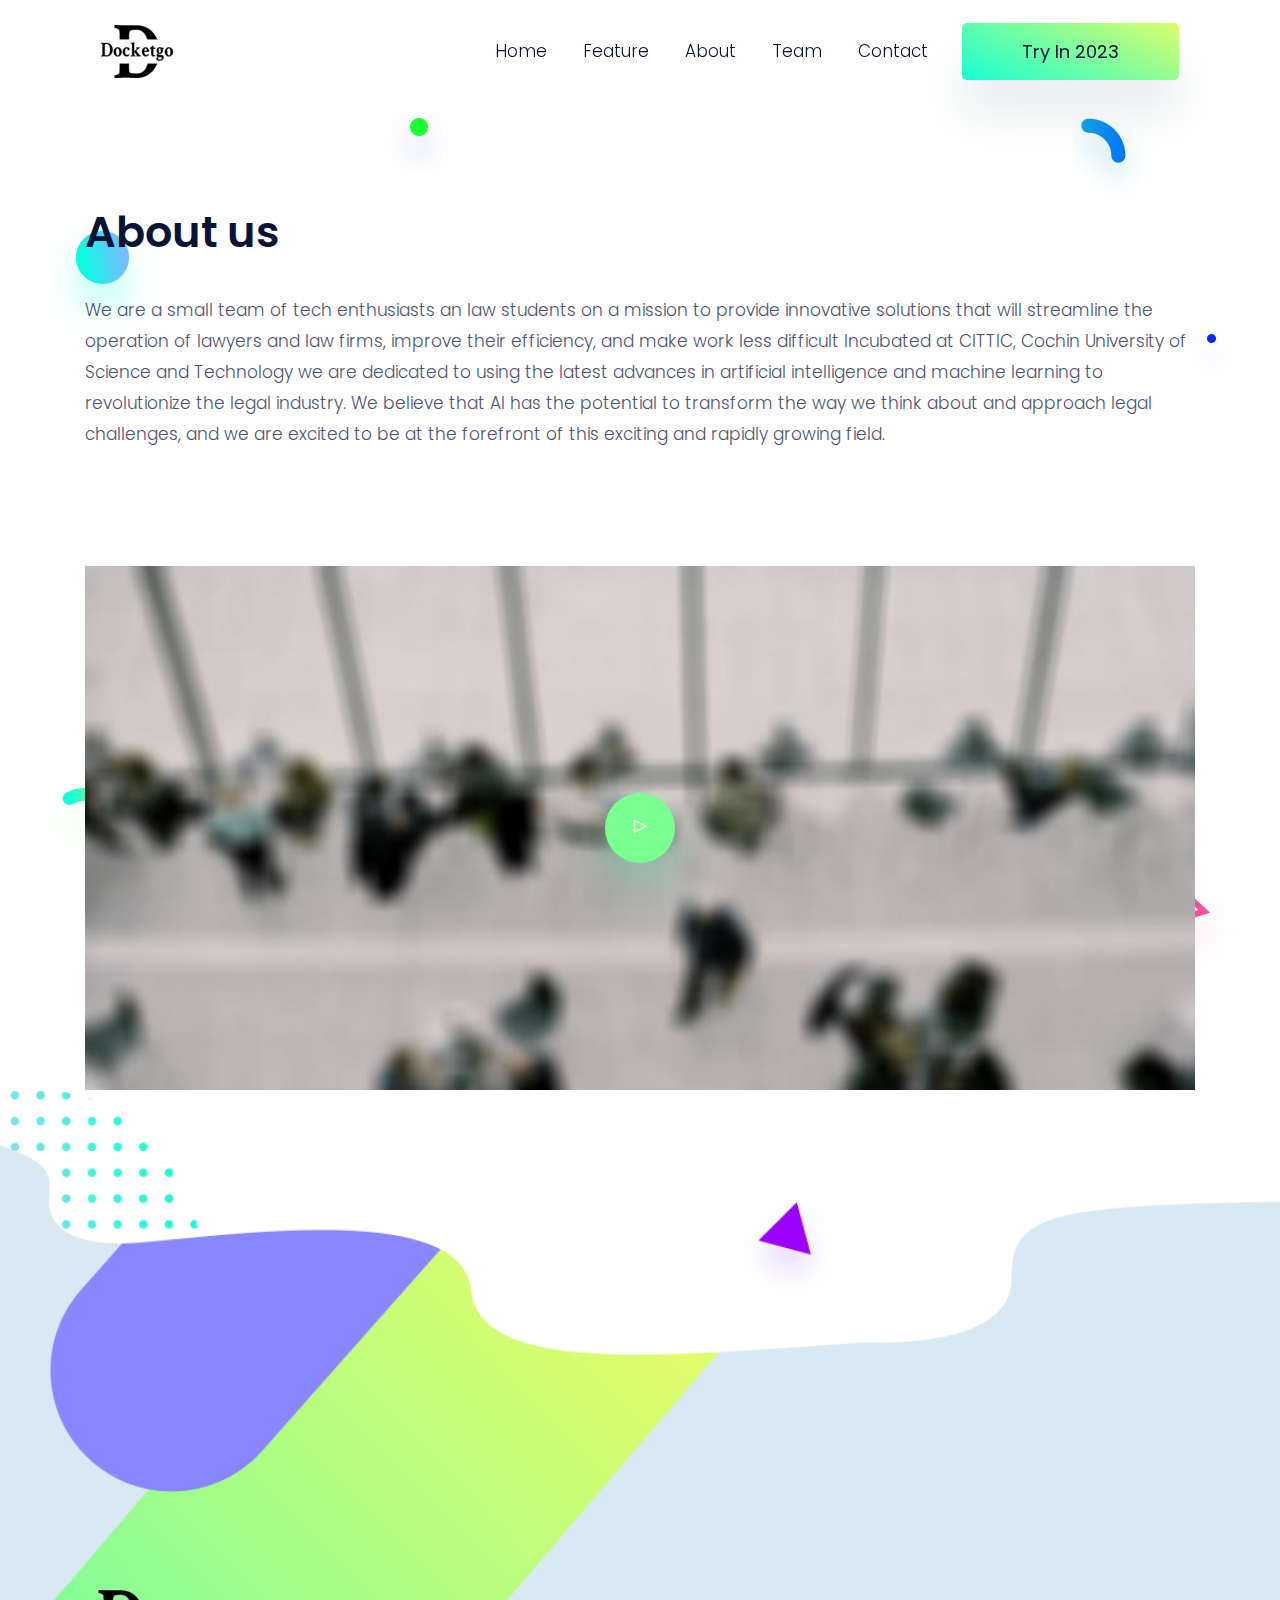
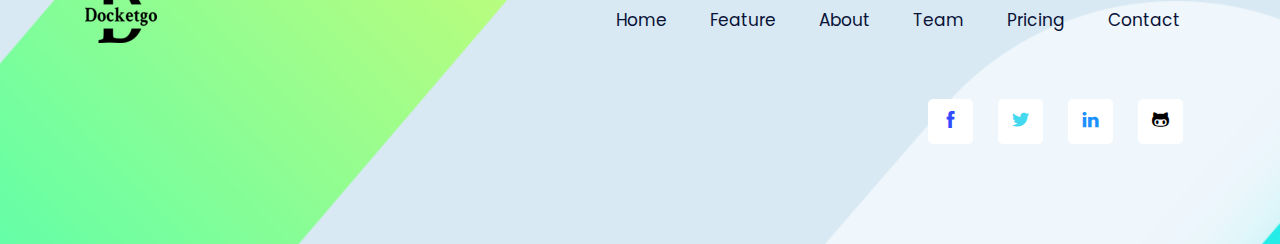
==== commit 76d8bfac: "Mostly done" ====
--- a/about.html
+++ b/about.html
@@ -55,19 +55,13 @@
             <a class="nav-link" href="about.html">About</a>
           </li>
           <li class="nav-item">
-            <a class="nav-link" href="service.html">Service</a>
-          </li>
-          <li class="nav-item">
             <a class="nav-link page-scroll" href="index.html#team">Team</a>
-          </li>
-          <li class="nav-item">
-            <a class="nav-link page-scroll" href="index.html#pricing">Pricing</a>
           </li>
           <li class="nav-item">
             <a class="nav-link" href="contact.html">Contact</a>
           </li>
         </ul>
-        <a href="#" class="btn btn-primary ml-lg-3 primary-shadow">Try Free</a>
+        <a href="#" class="btn btn-primary ml-lg-3 primary-shadow">Try In 2023</a>
       </div>
     </nav>
   </div>
@@ -82,14 +76,13 @@
         <h2 class="section-title">About us</h2>
       </div>
       <div class="col-lg-12 mb-100">
-        <p>Readdle redefines personal productivity and shapes the "future of work" by crea
-          outstanding apps and services. Popular Readdle apps such as Scanner Pro, PDF
-          Expert, Spark and Documents, were downloaded over 90 million times worldwide.</p>
-        <p>Readdle apps shaped mobile software categories, such as document scanning
-          (Scanner Pro), email (Spark), document management (Documents), PDF editing
-          (PDF Expert) and calendaring (Calendars 5). We've also won numerous awards,
-          got to the top positions on the App Store charts and, most importantly, are loved
-          by millions of people.</p>
+        <p>We are a small team of tech enthusiasts an law students on a mission to provide innovative solutions 
+          that will streamline the operation of lawyers and law firms, improve their efficiency, and make work less difficult
+          Incubated at CITTIC, Cochin University of Science and Technology we are dedicated to using the latest advances in 
+          artificial intelligence and machine learning to revolutionize the legal industry.
+          We believe that AI has the potential to transform the way we think about and approach legal challenges,
+           and we are excited to be at the forefront of this exciting and rapidly growing field.
+        </p>
       </div>
       <div class="col-lg-12">
         <!-- about video -->
@@ -109,74 +102,6 @@
   <img src="images/background-shape/service-half-cycle.png" alt="background-shape" class="about-bg-6 left-right-animation">
 </section>
 <!-- /about us -->
-
-<!-- product -->
-<section class="section product" style="background-image: url(images/backgrounds/about-bg.png);">
-  <div class="container">
-    <div class="row justify-content-center">
-      <div class="col-lg-12 text-center">
-        <h2 class="section-title">Our Product</h2>
-        <p class="mb-100">Far far away, behind the word mountains, far from the <br> countries Vokalia and Consonantia.</p>
-      </div>
-      <div class="col-md-4 col-sm-6 mb-50">
-        <a href="#"><img src="images/product/product-1.jpg" alt="product-img" class="rounded w-100 img-fluid"></a>
-      </div>
-      <div class="col-md-4 col-sm-6 mb-50">
-        <a href="#"><img src="images/product/product-2.jpg" alt="product-img" class="rounded w-100 img-fluid"></a>
-      </div>
-      <div class="col-md-4 col-sm-6 mb-50">
-        <a href="#"><img src="images/product/product-3.jpg" alt="product-img" class="rounded w-100 img-fluid"></a>
-      </div>
-      <div class="col-12 text-center">
-        <a href="#" class="btn btn-primary">Explore More Product</a>
-      </div>
-    </div>
-  </div>
-
-  <!-- our vision -->
-<section class="section">
-  <div class="container">
-    <div class="row">
-      <div class="col-md-6">
-        <h2 class="section-title">Our Vision</h2>
-        <p>Far far away, behind the word mountains,
-          far from the countries Vokalia and Consonantia,
-          there live the blind texts. Separated they
-          live in Bookmarksgrove right at the coast of the
-          Semantics, a large language ocean.</p>
-      </div>
-      <div class="col-md-6">
-        <img src="images/about/vision.png" alt="vision" class="img-fluid w-100">
-      </div>
-    </div>
-  </div>
-</section>
-<!-- /our vision -->
-
-<!-- clients -->
-<section class="section">
-  <div class="container">
-    <div class="row">
-      <div class="col-lg-12 text-center">
-        <h2 class="section-title">Our Clients</h2>
-        <ul class="list-inline text-center">
-          <li class="list-inline-item mx-5 mb-5"><a href="#"><img src="images/clients-logo/client-1.png" alt="clients-logo" class="img-fluid"></a></li>
-          <li class="list-inline-item mx-5 mb-5"><a href="#"><img src="images/clients-logo/client-2.png" alt="clients-logo" class="img-fluid"></a></li>
-          <li class="list-inline-item mx-5 mb-5"><a href="#"><img src="images/clients-logo/client-3.png" alt="clients-logo" class="img-fluid"></a></li>
-          <li class="list-inline-item mx-5 mb-5"><a href="#"><img src="images/clients-logo/client-4.png" alt="clients-logo" class="img-fluid"></a></li>
-          <li class="list-inline-item mx-5 mb-5"><a href="#"><img src="images/clients-logo/client-5.png" alt="clients-logo" class="img-fluid"></a></li>
-          <li class="list-inline-item mx-5 mb-5"><a href="#"><img src="images/clients-logo/client-6.png" alt="clients-logo" class="img-fluid"></a></li>
-          <li class="list-inline-item mx-5 mb-5"><a href="#"><img src="images/clients-logo/client-7.png" alt="clients-logo" class="img-fluid"></a></li>
-          <li class="list-inline-item mx-5 mb-5"><a href="#"><img src="images/clients-logo/client-8.png" alt="clients-logo" class="img-fluid"></a></li>
-        </ul>
-      </div>
-    </div>
-  </div>
-</section>
-<!-- /clients -->
-</section>
-<!-- /product -->
-
 
 
 <!-- footer -->
--- a/css/style.css
+++ b/css/style.css
@@ -448,7 +448,7 @@
   background-repeat: no-repeat;
   background-size: cover;
   background-position: bottom center;
-  margin-bottom: 300px;
+  /* margin-bottom: 300px; */
 }
 
 .banner-image {
